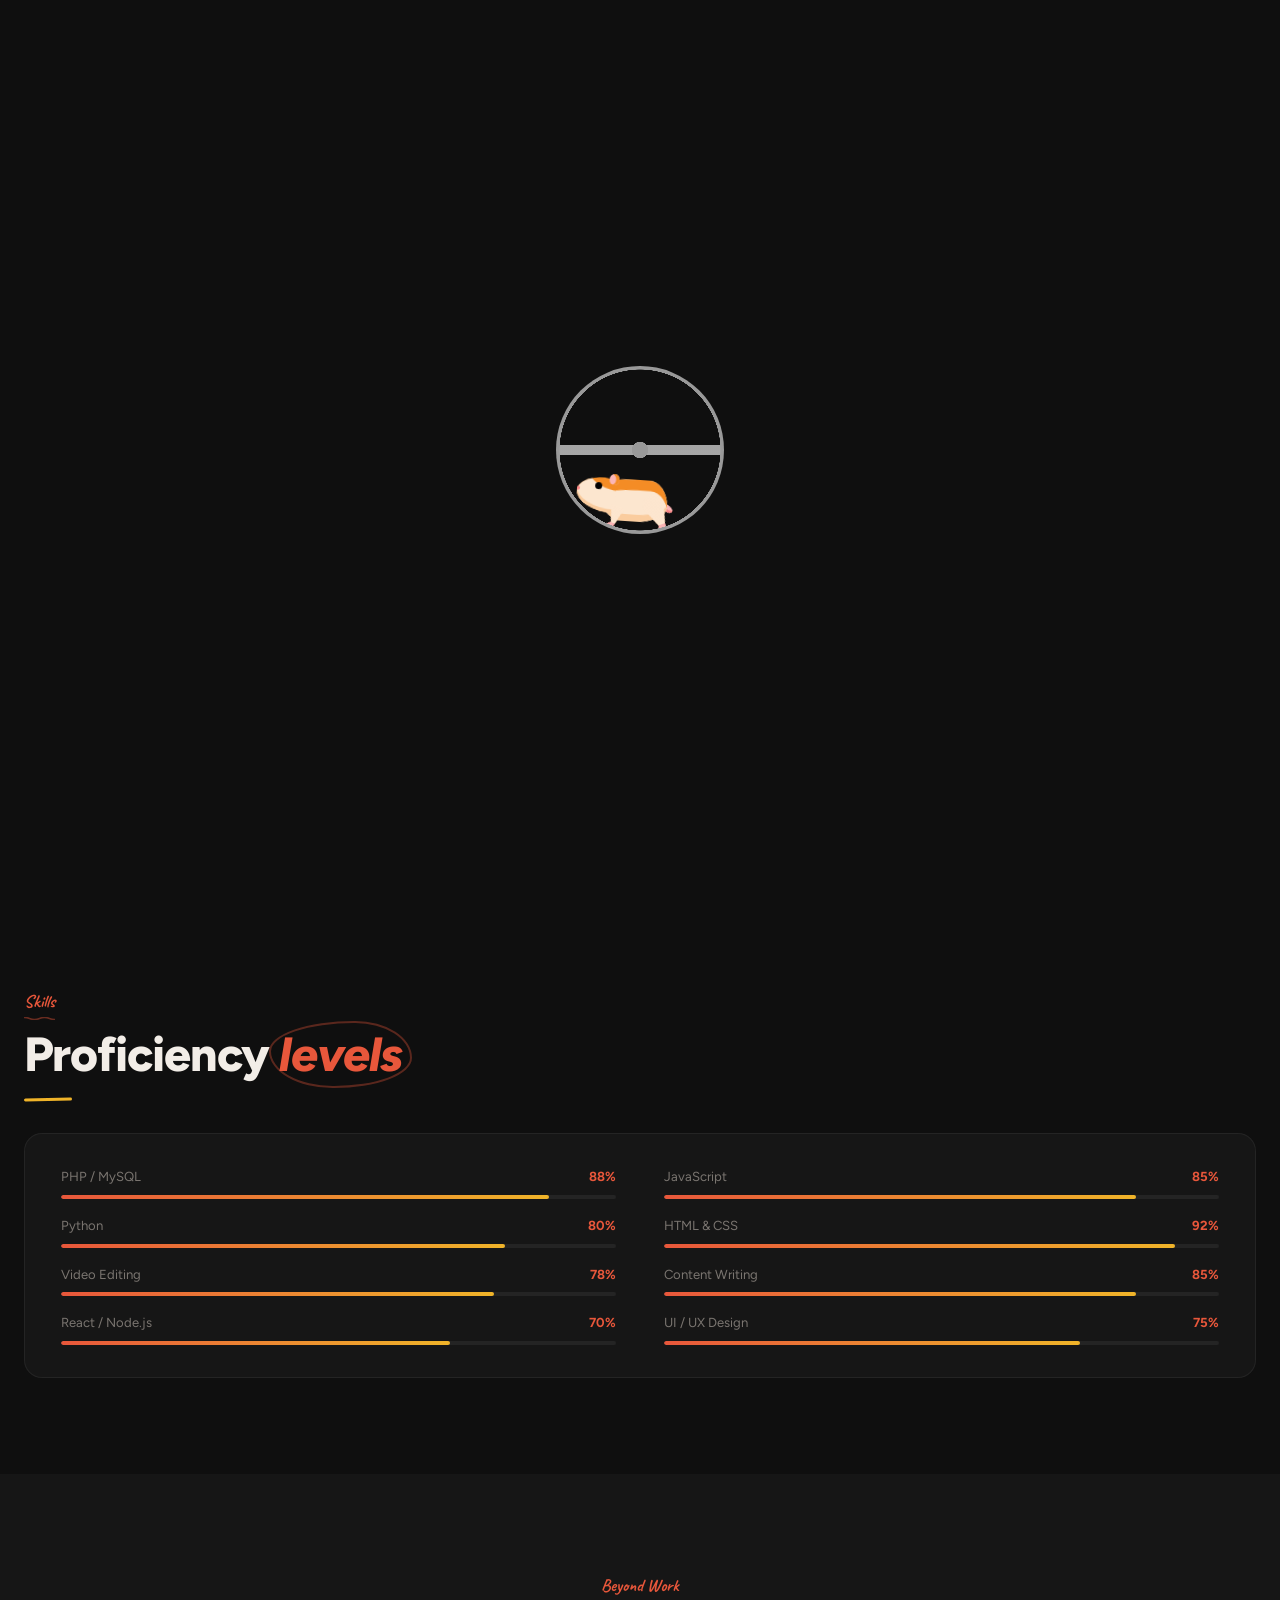
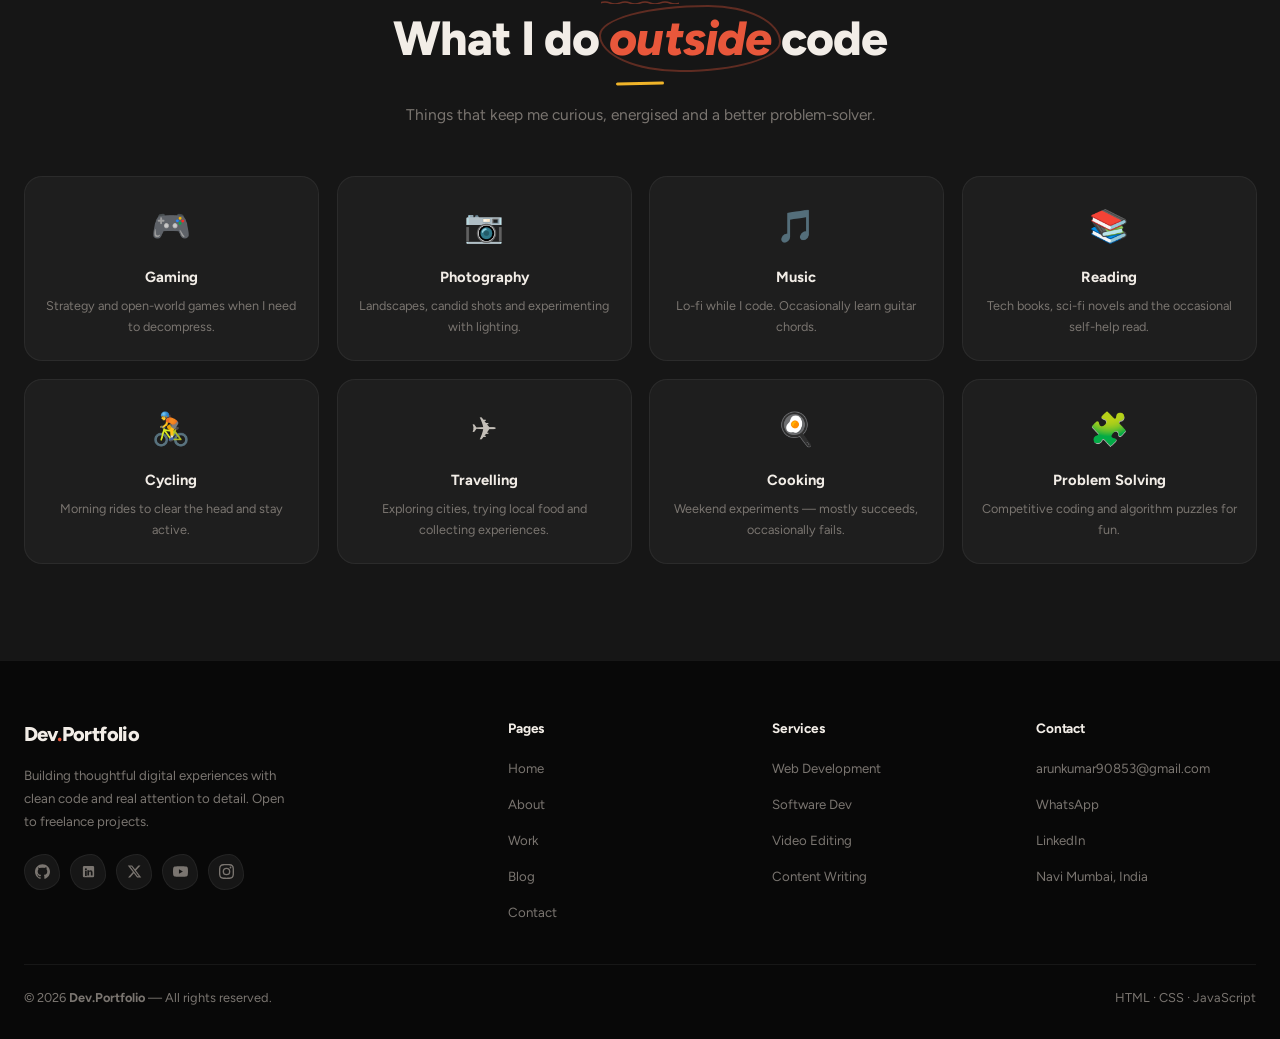
==== about.html @ d7cc233a "response" ====
<!DOCTYPE html>
<html lang="en" data-theme="dark">
<head>
  <meta charset="UTF-8" />
  <meta name="viewport" content="width=device-width, initial-scale=1.0" />
  <meta name="description" content="Learn about my background, skills and what drives me as a developer and creator." />
  <title>About Me — Dev.Portfolio</title>
  <link rel="stylesheet" href="style.css?v=1.6" />
  <script>
    (function(){
      var t = localStorage.getItem('portfolio-theme') || 'dark';
      document.documentElement.setAttribute('data-theme', t);
    })();
  </script>
</head>
<body>
<script>
  (function() {
    var isReload = false;
    if (window.performance && window.performance.getEntriesByType) {
      var navs = window.performance.getEntriesByType('navigation');
      if (navs.length > 0 && navs[0].type === 'reload') {
        isReload = true;
      }
    } else if (window.performance && window.performance.navigation) {
      if (window.performance.navigation.type === 1) { // 1 = TYPE_RELOAD
        isReload = true;
      }
    }
    if (isReload) {
      sessionStorage.removeItem('portfolio-loaded');
    }
    if (sessionStorage.getItem('portfolio-loaded')) {
      document.write('<style>#preloader { display: none !important; }</style>');
    }
  })();
</script>
<!-- Preloader -->
<div id="preloader" class="loading">
  <div class="wheel-and-hamster">
    <div class="wheel"></div>
    <div class="hamster">
      <div class="hamster__body">
        <div class="hamster__head">
          <div class="hamster__ear"></div>
          <div class="hamster__eye"></div>
          <div class="hamster__nose"></div>
        </div>
        <div class="hamster__limb hamster__limb--fr"></div>
        <div class="hamster__limb hamster__limb--fl"></div>
        <div class="hamster__limb hamster__limb--br"></div>
        <div class="hamster__limb hamster__limb--bl"></div>
        <div class="hamster__tail"></div>
      </div>
    </div>
    <div class="spoke"></div>
  </div>
</div>

<div id="cursor-dot"></div>
<div id="cursor-ring"></div>

<nav id="navbar">
  <div class="container">
    <div class="nav-inner">
      <a href="index.html" class="nav-logo">Dev<span class="dot">.</span>Portfolio</a>

      <ul class="nav-links" id="navLinks">
        <li><a href="index.html"   class="nav-link">Home</a></li>
        <li><a href="about.html"   class="nav-link active">About</a></li>
        <li><a href="work.html"    class="nav-link">Work</a></li>
        <li><a href="blogs.html"   class="nav-link">Blog</a></li>
        <li><a href="contact.html" class="nav-link">Contact</a></li>
      </ul>

      <div class="nav-cta">
        <a href="contact.html" class="btn btn-hire btn-sm">Hire Me</a>
        <button id="theme-toggle" aria-label="Toggle theme">
          <span class="icon-sun">&#9728;</span>
          <span class="icon-moon">&#9790;</span>
        </button>
        <button class="hamburger" id="hamburger" aria-label="Open menu">
          <span></span><span></span><span></span>
        </button>
      </div>
    </div>
  </div>
</nav>

<!-- ======================================================
     ABOUT
     ====================================================== -->
<section class="section section--alt" style="padding-top:110px;">
  <div class="container">
    <div class="about-inner">

      <div class="about-photo-col reveal from-left">
        <div class="about-photo-frame">
          <img src="photo/arun.jpeg" alt="Arun Sah">
        </div>
        <div class="about-exp-box">
          <div class="exp-num">3+</div>
          <div class="exp-lbl">Years of<br>Experience</div>
        </div>
      </div>

      <div class="about-content reveal from-right">
        <span class="label">Who I Am</span>
        <h1 class="section-title">Crafting things that<br>work <span class="em">and</span> look good</h1>
        <span class="rule"></span>

        <p class="about-bio" style="margin-top:22px;">
          I'm a self-driven developer and creator with a background in web and software engineering.
          I like building things that are well-structured, fast and actually useful to the people who use them.
        </p>
        <p class="about-bio">
          Outside writing code I edit video content and write technical blogs — which means I understand
          a project from multiple angles. When you hire me, you get someone who thinks about the full picture.
        </p>

        <div class="about-grid">
          <div class="about-item"><div class="ai-label">Name</div><div class="ai-val">Arun Sah</div></div>
          <div class="about-item"><div class="ai-label">Location</div><div class="ai-val">Navi Mumbai, India</div></div>
          <div class="about-item"><div class="ai-label">Email</div><div class="ai-val">arunkumar90853@gmail.com</div></div>
          <div class="about-item"><div class="ai-label">Status</div><div class="ai-val open">Open to Work</div></div>
          <div class="about-item"><div class="ai-label">Experience</div><div class="ai-val">3+ Years</div></div>
          <div class="about-item"><div class="ai-label">Freelance</div><div class="ai-val">Yes, available</div></div>
        </div>

        <div class="about-actions">
          <a href="assets/resume.pdf" download class="btn btn-primary">Download Resume</a>
          <a href="contact.html" class="btn btn-ghost">Work with me</a>
        </div>
      </div>

    </div>
  </div>
</section>

<!-- ======================================================
     PROFICIENCY
     ====================================================== -->
<section class="section">
  <div class="container">
    <div class="reveal">
      <span class="label">Skills</span>
      <h2 class="section-title">Proficiency <span class="em">levels</span></h2>
      <span class="rule"></span>
    </div>

    <div class="proficiency-wrap reveal" style="margin-top:32px;">
      <div class="prof-grid">
        <div class="prof-item">
          <div class="prof-head">
            <span>PHP / MySQL</span>
            <span>88%</span>
          </div>
          <div class="prof-bar">
            <div class="prof-fill" data-width="88"></div>
          </div>
        </div>
        <div class="prof-item">
          <div class="prof-head">
            <span>JavaScript</span>
            <span>85%</span>
          </div>
          <div class="prof-bar">
            <div class="prof-fill" data-width="85"></div>
          </div>
        </div>
        <div class="prof-item">
          <div class="prof-head">
            <span>Python</span>
            <span>80%</span>
          </div>
          <div class="prof-bar">
            <div class="prof-fill" data-width="80"></div>
          </div>
        </div>
        <div class="prof-item">
          <div class="prof-head">
            <span>HTML &amp; CSS</span>
            <span>92%</span>
          </div>
          <div class="prof-bar">
            <div class="prof-fill" data-width="92"></div>
          </div>
        </div>
        <div class="prof-item">
          <div class="prof-head">
            <span>Video Editing</span>
            <span>78%</span>
          </div>
          <div class="prof-bar">
            <div class="prof-fill" data-width="78"></div>
          </div>
        </div>
        <div class="prof-item">
          <div class="prof-head">
            <span>Content Writing</span>
            <span>85%</span>
          </div>
          <div class="prof-bar">
            <div class="prof-fill" data-width="85"></div>
          </div>
        </div>
        <div class="prof-item">
          <div class="prof-head">
            <span>React / Node.js</span>
            <span>70%</span>
          </div>
          <div class="prof-bar">
            <div class="prof-fill" data-width="70"></div>
          </div>
        </div>
        <div class="prof-item">
          <div class="prof-head">
            <span>UI / UX Design</span>
            <span>75%</span>
          </div>
          <div class="prof-bar">
            <div class="prof-fill" data-width="75"></div>
          </div>
        </div>
      </div>
    </div>
  </div>
</section>

<!-- ======================================================
     HOBBIES
     ====================================================== -->
<section class="section section--alt" id="hobbies">
  <div class="container">
    <div class="text-center reveal">
      <span class="label">Beyond Work</span>
      <h2 class="section-title">What I do <span class="em">outside</span> code</h2>
      <span class="rule rule-center"></span>
      <p class="section-sub" style="margin-top:16px;">
        Things that keep me curious, energised and a better problem-solver.
      </p>
    </div>
    <div class="hobbies-grid" style="margin-top:46px;">
      <div class="hobby-card reveal d1">
        <span class="hobby-icon">&#127918;</span>
        <h4>Gaming</h4>
        <p>Strategy and open-world games when I need to decompress.</p>
      </div>
      <div class="hobby-card reveal d2">
        <span class="hobby-icon">&#128247;</span>
        <h4>Photography</h4>
        <p>Landscapes, candid shots and experimenting with lighting.</p>
      </div>
      <div class="hobby-card reveal d3">
        <span class="hobby-icon">&#127925;</span>
        <h4>Music</h4>
        <p>Lo-fi while I code. Occasionally learn guitar chords.</p>
      </div>
      <div class="hobby-card reveal d4">
        <span class="hobby-icon">&#128218;</span>
        <h4>Reading</h4>
        <p>Tech books, sci-fi novels and the occasional self-help read.</p>
      </div>
      <div class="hobby-card reveal d5">
        <span class="hobby-icon">&#128692;</span>
        <h4>Cycling</h4>
        <p>Morning rides to clear the head and stay active.</p>
      </div>
      <div class="hobby-card reveal d5">
        <span class="hobby-icon">&#9992;</span>
        <h4>Travelling</h4>
        <p>Exploring cities, trying local food and collecting experiences.</p>
      </div>
      <div class="hobby-card reveal d5">
        <span class="hobby-icon">&#127859;</span>
        <h4>Cooking</h4>
        <p>Weekend experiments — mostly succeeds, occasionally fails.</p>
      </div>
      <div class="hobby-card reveal d5">
        <span class="hobby-icon">&#129513;</span>
        <h4>Problem Solving</h4>
        <p>Competitive coding and algorithm puzzles for fun.</p>
      </div>
    </div>
  </div>
</section>

<footer>
  <div class="container">
    <div class="footer-grid">
      <div class="footer-brand">
        <div class="nav-logo">Dev<span class="dot">.</span>Portfolio</div>
        <p>Building thoughtful digital experiences with clean code and real attention to detail. Open to freelance projects.</p>
        <div class="footer-socials">
          <a class="social-link" href="https://github.com/Lamsterla" target="_blank" rel="noopener noreferrer" title="GitHub">
            <svg viewBox="0 0 24 24" width="16" height="16" fill="currentColor">
              <path d="M12 .297c-6.63 0-12 5.373-12 12 0 5.303 3.438 9.8 8.205 11.385.6.113.82-.258.82-.577 0-.285-.01-1.04-.015-2.04-3.338.724-4.042-1.61-4.042-1.61C4.422 18.07 3.633 17.7 3.633 17.7c-1.087-.744.084-.729.084-.729 1.205.084 1.838 1.236 1.838 1.236 1.07 1.835 2.809 1.305 3.495.998.108-.776.417-1.305.76-1.605-2.665-.3-5.466-1.332-5.466-5.93 0-1.31.465-2.38 1.235-3.22-.135-.303-.54-1.523.105-3.176 0 0 1.005-.322 3.3 1.23.96-.267 1.98-.399 3-.405 1.02.006 2.04.138 3 .405 2.28-1.552 3.285-1.23 3.285-1.23.645 1.653.24 2.873.12 3.176.765.84 1.23 1.91 1.23 3.22 0 4.61-2.805 5.625-5.475 5.92.42.36.81 1.096.81 2.22 0 1.606-.015 2.896-.015 3.286 0 .315.21.69.825.57C20.565 22.092 24 17.592 24 12.297c0-6.627-5.373-12-12-12"/>
            </svg>
          </a>
          <a class="social-link" href="https://www.linkedin.com/in/arun-sah-7b7246313" target="_blank" rel="noopener noreferrer" title="LinkedIn">
            <svg viewBox="0 0 24 24" width="16" height="16" fill="currentColor">
              <path d="M19 3a2 2 0 0 1 2 2v14a2 2 0 0 1-2 2H5a2 2 0 0 1-2-2V5a2 2 0 0 1 2-2h14m-.5 15.5v-5.3a3.26 3.26 0 0 0-3.26-3.26c-.85 0-1.84.52-2.28 1.3v-1.11h-2.79v8.37h2.79v-4.93c0-.77.62-1.4 1.39-1.4a1.4 1.4 0 0 1 1.4 1.4v4.93h2.75M6.46 10.9v8.37H9.2V10.9H6.46M7.83 6.64a1.65 1.65 0 1 0 0 3.3 1.65 1.65 0 0 0 0-3.3z"/>
            </svg>
          </a>
          <a class="social-link" href="#" target="_blank" rel="noopener noreferrer" title="Twitter">
            <svg viewBox="0 0 24 24" width="16" height="16" fill="currentColor">
              <path d="M18.244 2.25h3.308l-7.227 8.26 8.502 11.24H16.17l-5.214-6.817L4.99 21.75H1.68l7.73-8.835L1.254 2.25H8.08l4.713 6.231zm-1.161 17.52h1.833L7.084 4.126H5.117z"/>
            </svg>
          </a>
          <a class="social-link" href="#" target="_blank" rel="noopener noreferrer" title="YouTube">
            <svg viewBox="0 0 24 24" width="16" height="16" fill="currentColor">
              <path d="M23.498 6.186a3.016 3.016 0 0 0-2.122-2.136C19.505 3.545 12 3.545 12 3.545s-7.505 0-9.377.505A3.017 3.017 0 0 0 .502 6.186C0 8.07 0 12 0 12s0 3.93.502 5.814a3.016 3.016 0 0 0 2.122 2.136c1.871.505 9.376.505 9.376.505s7.505 0 9.377-.505a3.015 3.015 0 0 0 2.122-2.136C24 15.93 24 12 24 12s0-3.93-.502-5.814zM9.545 15.568V8.432L15.818 12l-6.273 3.568z"/>
            </svg>
          </a>
          <a class="social-link" href="https://www.instagram.com/sah_arun_kumar" target="_blank" rel="noopener noreferrer" title="Instagram">
            <svg viewBox="0 0 24 24" width="16" height="16" fill="currentColor">
              <path d="M12 2.163c3.204 0 3.584.012 4.85.07 3.252.148 4.771 1.691 4.919 4.919.058 1.265.069 1.645.069 4.849 0 3.205-.012 3.584-.069 4.849-.149 3.225-1.664 4.771-4.919 4.919-1.266.058-1.644.07-4.85.07-3.204 0-3.584-.012-4.849-.07-3.26-.149-4.771-1.699-4.919-4.92-.058-1.265-.07-1.644-.07-4.849 0-3.204 0.013-3.583.07-4.849.149-3.227 1.664-4.771 4.919-4.919 1.266-.057 1.645-.069 4.849-.069zM12 0C8.741 0 8.333.014 7.053.072 2.695.272.273 2.69.073 7.051.014 8.333 0 8.741 0 12c0 3.259.014 3.668.072 4.948.2 4.358 2.618 6.78 6.98 6.98 1.281.058 1.689.072 4.948.072 3.259 0 3.668-.014 4.948-.072 4.354-.2 6.782-2.618 6.979-6.98.059-1.28.073-1.689.073-4.948 0-3.259-.014-3.667-.072-4.947-.196-4.354-2.617-6.78-6.979-6.98C15.668.014 15.259 0 12 0zm0 5.838a6.162 6.162 0 100 12.324 6.162 6.162 0 000-12.324zM12 16a4 4 0 110-8 4 4 0 010 8zm6.406-11.845a1.44 1.44 0 100 2.881 1.44 1.44 0 000-2.881z"/>
            </svg>
          </a>
        </div>
      </div>

      <div class="footer-col">
        <h5>Pages</h5>
        <ul>
          <li><a href="index.html">Home</a></li>
          <li><a href="about.html">About</a></li>
          <li><a href="work.html">Work</a></li>
          <li><a href="blogs.html">Blog</a></li>
          <li><a href="contact.html">Contact</a></li>
        </ul>
      </div>

      <div class="footer-col">
        <h5>Services</h5>
        <ul>
          <li><a href="contact.html">Web Development</a></li>
          <li><a href="contact.html">Software Dev</a></li>
          <li><a href="contact.html">Video Editing</a></li>
          <li><a href="contact.html">Content Writing</a></li>
        </ul>
      </div>

      <div class="footer-col">
        <h5>Contact</h5>
        <ul>
          <li><a href="mailto:arunkumar90853@gmail.com">arunkumar90853@gmail.com</a></li>
          <li><a href="https://wa.me/91XXXXXXXXXX" target="_blank" rel="noopener noreferrer">WhatsApp</a></li>
          <li><a href="https://www.linkedin.com/in/arun-sah-7b7246313" target="_blank" rel="noopener noreferrer">LinkedIn</a></li>
          <li><a href="#">Navi Mumbai, India</a></li>
        </ul>
      </div>
    </div>

    <div class="footer-bottom">
      <p>&copy; 2026 <strong>Dev.Portfolio</strong> — All rights reserved.</p>
      <p>HTML &middot; CSS &middot; JavaScript</p>
    </div>
  </div>
</footer>

<button id="scroll-top" aria-label="Back to top">&#8593;</button>
<script src="script.js?v=1.2"></script>
</body>
</html>
---- style.css ----
/* =============================================
   PORTFOLIO — style.css
   Human-crafted, creative-developer feel
   Fonts: Syne (display) + Caveat (handwritten) + Inter (body)
   ============================================= */

@import url('https://fonts.googleapis.com/css2?family=Figtree:ital,wght@0,300..900;1,300..900&family=Caveat:wght@500;700&display=swap');

/* ============================================================
   BRAND TOKENS — never change per theme
   ============================================================ */
:root {
  --coral:   #e8573b;
  --amber:   #f0b429;
  --sage:    #4d8b6f;
  --sky:     #4a9ecf;
  --plum:    #8b5cf6;

  --r-xs: 3px;
  --r-sm: 8px;
  --r-md: 14px;
  --r-lg: 18px;
  --r-xl: 28px;
  --r-pill: 999px;

  --font-body:    'Figtree', system-ui, sans-serif;
  --font-display: 'Figtree', system-ui, sans-serif;
  --font-hand:    'Caveat', cursive;

  --ease:       cubic-bezier(0.33, 1, 0.68, 1);
  --ease-back:  cubic-bezier(0.34, 1.56, 0.64, 1);
  --transition: all 0.26s var(--ease);
}

/* ============================================================
   DARK THEME
   ============================================================ */
:root,
[data-theme="dark"] {
  --bg:       #0f0f0f;
  --surface:  #161616;
  --surface2: #1e1e1e;
  --surface3: #272727;

  --heading:  #f2ede7;
  --text:     #c4bfb8;
  --muted:    #7a7570;

  --border:   rgba(255,255,255,0.06);
  --border2:  rgba(255,255,255,0.12);

  --shadow-sm: 0 2px 12px rgba(0,0,0,0.4);
  --shadow-md: 0 8px 28px rgba(0,0,0,0.5);
  --shadow-lg: 0 18px 56px rgba(0,0,0,0.6);

  --nav-bg:    rgba(15,15,15,0.92);
  --field-bg:  #1e1e1e;
  --footer-bg: #080808;

  --chip-bg:     rgba(255,255,255,0.05);
  --chip-border: rgba(255,255,255,0.09);
  --chip-color:  var(--text);

  --tech-bg:     rgba(74,158,207,0.08);
  --tech-border: rgba(74,158,207,0.2);
  --tech-color:  #78c0e8;

  --tool-bg:     rgba(240,180,41,0.07);
  --tool-border: rgba(240,180,41,0.2);
  --tool-color:  #f0c860;

  --avail-bg:    rgba(77,139,111,0.1);
  --avail-border:rgba(77,139,111,0.28);
  --avail-color: #74c498;

  --notice-bg:    rgba(74,158,207,0.07);
  --notice-border:rgba(74,158,207,0.2);
  --notice-color: #78c0e8;

  --err-bg:    rgba(232,87,59,0.07);
  --err-border:rgba(232,87,59,0.2);
  --err-color: #f08c78;
}

/* ============================================================
   LIGHT THEME
   ============================================================ */
[data-theme="light"] {
  --bg:       #f8f5f0;
  --surface:  #eeece8;
  --surface2: #e6e1da;
  --surface3: #dcd6cc;

  --heading:  #141210;
  --text:     #32302c;
  --muted:    #706a62;

  --border:   rgba(0,0,0,0.07);
  --border2:  rgba(0,0,0,0.14);

  --shadow-sm: 0 2px 12px rgba(0,0,0,0.06);
  --shadow-md: 0 8px 28px rgba(0,0,0,0.09);
  --shadow-lg: 0 18px 56px rgba(0,0,0,0.12);

  --nav-bg:    rgba(248,245,240,0.94);
  --field-bg:  #e6e1da;
  --footer-bg: #dcd6cc;

  --chip-bg:     rgba(0,0,0,0.04);
  --chip-border: rgba(0,0,0,0.09);
  --chip-color:  #3c3834;

  --tech-bg:     rgba(74,158,207,0.08);
  --tech-border: rgba(74,158,207,0.22);
  --tech-color:  #2278a8;

  --tool-bg:     rgba(240,180,41,0.09);
  --tool-border: rgba(240,180,41,0.26);
  --tool-color:  #8a5e00;

  --avail-bg:    rgba(77,139,111,0.08);
  --avail-border:rgba(77,139,111,0.24);
  --avail-color: #2e6e4a;

  --notice-bg:    rgba(74,158,207,0.07);
  --notice-border:rgba(74,158,207,0.22);
  --notice-color: #2278a8;

  --err-bg:    rgba(232,87,59,0.07);
  --err-border:rgba(232,87,59,0.22);
  --err-color: #b83820;
}

/* ============================================================
   RESET
   ============================================================ */
*, *::before, *::after { box-sizing: border-box; margin: 0; padding: 0; }

html { scroll-behavior: smooth; font-size: 16px; }

body {
  font-family: var(--font-body);
  background: var(--bg);
  color: var(--text);
  line-height: 1.74;
  overflow-x: hidden;
  transition: background-color 0.32s var(--ease), color 0.32s var(--ease);
}

a  { text-decoration: none; color: inherit; }
ul { list-style: none; }
img { max-width: 100%; display: block; }

::-webkit-scrollbar { width: 4px; }
::-webkit-scrollbar-track { background: var(--bg); }
::-webkit-scrollbar-thumb { background: var(--coral); border-radius: 2px; }

/* ============================================================
   NOISE TEXTURE OVERLAY (subtle grain for human feel)
   ============================================================ */
body::before {
  content: '';
  position: fixed;
  inset: 0;
  background-image: url("data:image/svg+xml,%3Csvg viewBox='0 0 256 256' xmlns='http://www.w3.org/2000/svg'%3E%3Cfilter id='noise'%3E%3CfeTurbulence type='fractalNoise' baseFrequency='0.9' numOctaves='4' stitchTiles='stitch'/%3E%3C/filter%3E%3Crect width='100%25' height='100%25' filter='url(%23noise)' opacity='1'/%3E%3C/svg%3E");
  opacity: 0.022;
  pointer-events: none;
  z-index: 9998;
}

/* ============================================================
   CUSTOM CURSOR
   ============================================================ */
#cursor-dot {
  width: 8px; height: 8px;
  background: var(--coral);
  border-radius: 50%;
  position: fixed;
  top: 0; left: 0;
  pointer-events: none;
  z-index: 9999;
  transform: translate(-50%,-50%);
  transition: transform 0.1s, width 0.2s var(--ease-back), height 0.2s var(--ease-back), background 0.2s;
}
#cursor-ring {
  width: 36px; height: 36px;
  border: 1.5px solid var(--coral);
  border-radius: 50%;
  position: fixed;
  top: 0; left: 0;
  pointer-events: none;
  z-index: 9998;
  transform: translate(-50%,-50%);
  transition: transform 0.18s var(--ease), width 0.22s var(--ease-back), height 0.22s var(--ease-back), opacity 0.2s, border-color 0.2s;
  opacity: 0.5;
}
body:not(:hover) #cursor-dot,
body:not(:hover) #cursor-ring { opacity: 0; }

/* ============================================================
   UTILITY
   ============================================================ */
.container {
  max-width: 1480px;
  margin: 0 auto;
  padding: 0 24px;
}

.section { padding: 96px 0; }
.section--alt { background: var(--surface); }

/* ---- LABELS (handwritten style) ---- */
.label {
  display: inline-block;
  font-family: var(--font-hand);
  font-size: 1.1rem;
  font-weight: 700;
  color: var(--coral);
  margin-bottom: 10px;
  position: relative;
}

/* Wavy underline on label */
.label::after {
  content: '';
  position: absolute;
  bottom: -3px;
  left: 0; right: 0;
  height: 3px;
  background: url("data:image/svg+xml,%3Csvg xmlns='http://www.w3.org/2000/svg' width='40' height='4' viewBox='0 0 40 4'%3E%3Cpath d='M0 2 Q5 0 10 2 Q15 4 20 2 Q25 0 30 2 Q35 4 40 2' stroke='%23e8573b' stroke-width='1.5' fill='none' stroke-opacity='0.6'/%3E%3C/svg%3E") repeat-x center;
  background-size: 40px 4px;
  opacity: 0.7;
}

/* ---- HEADINGS ---- */
.section-title {
  font-family: var(--font-display);
  font-size: clamp(2rem, 4vw, 3rem);
  font-weight: 800;
  color: var(--heading);
  line-height: 1.15;
  margin-bottom: 14px;
  letter-spacing: -0.02em;
}
.section-title .em {
  color: var(--coral);
  font-style: italic;
  position: relative;
  display: inline-block;
}
/* Hand-drawn circle around .em words */
.section-title .em::before {
  content: '';
  position: absolute;
  inset: -6px -10px;
  border: 2px solid var(--coral);
  border-radius: 60% 40% 55% 45% / 45% 55% 45% 55%;
  opacity: 0.35;
  pointer-events: none;
}
.section-title .em-sky { color: var(--sky); }

.section-sub {
  color: var(--muted);
  font-size: 0.97rem;
  max-width: 580px;
  line-height: 1.84;
}
.text-center { text-align: center; }
.text-center .section-sub { margin: 0 auto; }

/* Simple hand-drawn rule */
.rule {
  display: block;
  width: 48px; height: 3px;
  background: var(--amber);
  border-radius: 2px;
  margin: 16px 0 0;
  position: relative;
  transform: rotate(-1deg);
}
.rule-center { margin: 16px auto 0; }

/* ============================================================
   BUTTONS
   ============================================================ */
.btn {
  display: inline-flex;
  align-items: center;
  gap: 8px;
  font-family: var(--font-body);
  font-weight: 600;
  font-size: 0.875rem;
  padding: 12px 28px;
  border-radius: var(--r-pill);
  border: none;
  cursor: pointer;
  transition: var(--transition);
  white-space: nowrap;
  letter-spacing: 0.02em;
  position: relative;
  overflow: hidden;
}

/* Ripple on buttons */
.btn::after {
  content: '';
  position: absolute;
  inset: 0;
  background: rgba(255,255,255,0.12);
  opacity: 0;
  transition: opacity 0.2s;
  border-radius: inherit;
}
.btn:active::after { opacity: 1; }

.btn-primary { background: var(--coral); color: #fff; }
.btn-primary:hover {
  transform: translateY(-3px) scale(1.02);
  box-shadow: 0 10px 28px rgba(232,87,59,0.4);
}

.btn-hire { background: var(--amber); color: #111; font-weight: 700; }
.btn-hire:hover {
  transform: translateY(-3px) scale(1.02);
  box-shadow: 0 10px 28px rgba(240,180,41,0.4);
}

.btn-ghost {
  background: transparent;
  color: var(--text);
  border: 1.5px solid var(--border2);
}
.btn-ghost:hover {
  border-color: var(--coral);
  color: var(--coral);
  transform: translateY(-2px);
}

.btn-sm { padding: 8px 18px; font-size: 0.8rem; }

/* ============================================================
   THEME TOGGLE
   ============================================================ */
#theme-toggle {
  width: 38px; height: 38px;
  border-radius: 50%;
  border: 1.5px solid var(--border2);
  background: var(--surface);
  color: var(--text);
  font-size: 1rem;
  cursor: pointer;
  display: flex;
  align-items: center;
  justify-content: center;
  transition: var(--transition);
  position: relative;
  overflow: hidden;
}
#theme-toggle:hover {
  border-color: var(--amber);
  transform: rotate(15deg);
}
#theme-toggle .icon-sun,
#theme-toggle .icon-moon {
  position: absolute;
  line-height: 1;
  font-size: 1.05rem;
  transition: opacity 0.25s, transform 0.3s var(--ease);
}
[data-theme="dark"]  #theme-toggle .icon-sun  { opacity: 1; transform: rotate(0) scale(1); }
[data-theme="dark"]  #theme-toggle .icon-moon { opacity: 0; transform: rotate(90deg) scale(0.5); }
[data-theme="light"] #theme-toggle .icon-sun  { opacity: 0; transform: rotate(-90deg) scale(0.5); }
[data-theme="light"] #theme-toggle .icon-moon { opacity: 1; transform: rotate(0) scale(1); }

/* ============================================================
   NAVBAR
   ============================================================ */
#navbar {
  position: fixed;
  top: 0; left: 0; right: 0;
  z-index: 1000;
  padding: 20px 0;
  transition: var(--transition);
}
#navbar.scrolled {
  background: var(--nav-bg);
  backdrop-filter: blur(18px);
  -webkit-backdrop-filter: blur(18px);
  border-bottom: 1px solid var(--border);
  padding: 13px 0;
  box-shadow: var(--shadow-sm);
}

.nav-inner {
  display: flex;
  align-items: center;
  justify-content: space-between;
  position: relative;
}

.nav-logo {
  font-family: var(--font-display);
  font-size: 1.35rem;
  font-weight: 800;
  color: var(--heading);
  letter-spacing: -0.03em;
}
.nav-logo .dot { color: var(--coral); }

.nav-links {
  display: flex;
  align-items: center;
  gap: 4px;
}

@media (min-width: 701px) {
  .nav-links {
    position: absolute;
    left: 50%;
    transform: translateX(-50%);
  }
}
.nav-link {
  padding: 7px 14px;
  font-size: 0.875rem;
  font-weight: 500;
  color: var(--muted);
  border-radius: var(--r-pill);
  transition: var(--transition);
  position: relative;
}
.nav-link::after {
  content: '';
  position: absolute;
  bottom: 5px; left: 50%; right: 50%;
  height: 2px;
  background: var(--amber);
  border-radius: 2px;
  transition: left 0.24s var(--ease), right 0.24s var(--ease);
  transform: rotate(-0.5deg);
}
.nav-link:hover,
.nav-link.active { color: var(--heading); }
.nav-link:hover::after,
.nav-link.active::after { left: 14px; right: 14px; }

.nav-cta { display: flex; align-items: center; gap: 10px; }

.hamburger {
  display: none;
  flex-direction: column;
  gap: 5px;
  cursor: pointer;
  padding: 4px;
  background: none;
  border: none;
}
.hamburger span {
  display: block;
  width: 22px; height: 2px;
  background: var(--text);
  border-radius: 2px;
  transition: var(--transition);
}
.hamburger.open span:nth-child(1) { transform: rotate(45deg) translate(5px,5px); }
.hamburger.open span:nth-child(2) { opacity: 0; }
.hamburger.open span:nth-child(3) { transform: rotate(-45deg) translate(5px,-5px); }

/* ============================================================
   HERO
   ============================================================ */
#hero {
  min-height: 100vh;
  display: flex;
  align-items: center;
  padding-top: 92px;
  position: relative;
  overflow: hidden;
}

/* Blob backgrounds */
.hero-backdrop {
  position: absolute;
  inset: 0;
  pointer-events: none;
}
.hero-blob {
  position: absolute;
  border-radius: 60% 40% 55% 45% / 45% 55% 40% 60%;
  filter: blur(70px);
  opacity: 0.12;
  animation: blob-drift 12s ease-in-out infinite alternate;
}
.hero-blob-1 {
  width: 520px; height: 520px;
  background: var(--coral);
  top: 5%; right: 8%;
  animation-delay: 0s;
}
.hero-blob-2 {
  width: 360px; height: 360px;
  background: var(--amber);
  bottom: 10%; left: 5%;
  animation-delay: -5s;
  border-radius: 45% 55% 40% 60% / 55% 45% 60% 40%;
}
@keyframes blob-drift {
  from { transform: translate(0,0) scale(1) rotate(0deg); }
  to   { transform: translate(30px,20px) scale(1.06) rotate(8deg); }
}

.hero-inner {
  display: grid;
  grid-template-columns: 1fr 400px;
  gap: 80px;
  align-items: center;
  width: 100%;
}

.hero-content { position: relative; z-index: 2; }

.hero-availability {
  display: inline-flex;
  align-items: center;
  gap: 8px;
  background: var(--avail-bg);
  border: 1px solid var(--avail-border);
  color: var(--avail-color);
  font-family: var(--font-hand);
  font-size: 1rem;
  font-weight: 700;
  padding: 6px 16px;
  border-radius: var(--r-pill);
  margin-bottom: 28px;
}
.avail-pulse {
  width: 7px; height: 7px;
  border-radius: 50%;
  background: var(--sage);
  animation: pulse 2.4s infinite;
}
@keyframes pulse {
  0%,100% { box-shadow: 0 0 0 0 rgba(77,139,111,0.55); }
  60%      { box-shadow: 0 0 0 8px rgba(77,139,111,0); }
}

.hero-eyebrow {
  font-family: var(--font-hand);
  font-size: 1.3rem;
  color: var(--muted);
  margin-bottom: 6px;
  display: block;
}

.hero-name {
  font-family: var(--font-display);
  font-size: clamp(3.2rem, 6.5vw, 5rem);
  font-weight: 800;
  line-height: 1.08;
  color: var(--heading);
  letter-spacing: -0.03em;
  margin-bottom: 16px;
}
.hero-name .name-accent {
  color: var(--coral);
  display: inline-block;
  position: relative;
}
/* Underline squiggle on name */
.hero-name .name-accent::after {
  content: '';
  position: absolute;
  bottom: -6px; left: 0; right: 0;
  height: 6px;
  background: url("data:image/svg+xml,%3Csvg xmlns='http://www.w3.org/2000/svg' width='80' height='6' viewBox='0 0 80 6'%3E%3Cpath d='M0 3 Q10 0 20 3 Q30 6 40 3 Q50 0 60 3 Q70 6 80 3' stroke='%23e8573b' stroke-width='2' fill='none' stroke-opacity='0.5'/%3E%3C/svg%3E") repeat-x center;
  background-size: 80px 6px;
}

.hero-tagline {
  font-size: 1.08rem;
  color: var(--muted);
  margin-bottom: 18px;
  min-height: 1.9em;
}
.hero-tagline .typed { color: var(--sky); font-weight: 600; }
.hero-tagline .caret {
  display: inline-block;
  width: 2px; height: 1em;
  background: var(--sky);
  margin-left: 2px;
  vertical-align: middle;
  animation: blink 0.9s steps(1) infinite;
}
@keyframes blink { 50% { opacity: 0; } }

.hero-bio {
  font-size: 0.97rem;
  color: var(--muted);
  line-height: 1.88;
  max-width: 520px;
  margin-bottom: 38px;
}
.hero-bio strong { color: var(--text); font-weight: 600; }

.hero-actions {
  display: flex;
  gap: 12px;
  flex-wrap: wrap;
  margin-bottom: 52px;
}

.hero-divider {
  border: none;
  border-top: 1px solid var(--border);
  margin-bottom: 28px;
}

.hero-connect {
  display: flex;
  flex-direction: column;
  gap: 16px;
  margin-top: 10px;
}
.connect-title {
  font-family: var(--font-display);
  font-size: 0.85rem;
  font-weight: 700;
  text-transform: uppercase;
  letter-spacing: 0.08em;
  color: var(--muted);
  margin: 0;
  display: flex;
  align-items: center;
  gap: 8px;
}
.connect-title::after {
  content: '';
  flex-grow: 1;
  height: 1px;
  background: var(--border2);
  margin-left: 12px;
  max-width: 120px;
}
.connect-links {
  display: flex;
  gap: 16px;
  align-items: center;
}
.connect-btn {
  width: 48px;
  height: 48px;
  border-radius: 60% 40% 55% 45% / 45% 60% 40% 55%;
  background: var(--surface2);
  border: 1.5px solid var(--border2);
  display: flex;
  align-items: center;
  justify-content: center;
  color: var(--text);
  transition: var(--transition);
}
.connect-btn svg {
  width: 20px;
  height: 20px;
  fill: currentColor;
  transition: var(--transition);
}
.connect-btn.github:hover {
  background: rgba(139, 92, 246, 0.1);
  border-color: var(--plum);
  color: var(--plum);
  transform: translateY(-4px) rotate(6deg);
  border-radius: 50%;
}
.connect-btn.linkedin:hover {
  background: rgba(74, 158, 207, 0.1);
  border-color: var(--sky);
  color: var(--sky);
  transform: translateY(-4px) rotate(-6deg);
  border-radius: 50%;
}
.connect-btn.gmail:hover {
  background: rgba(232, 87, 59, 0.1);
  border-color: var(--coral);
  color: var(--coral);
  transform: translateY(-4px) rotate(6deg);
  border-radius: 50%;
}
.connect-btn.instagram:hover {
  background: rgba(240, 180, 41, 0.1);
  border-color: var(--amber);
  color: var(--amber);
  transform: translateY(-4px) rotate(-6deg);
  border-radius: 50%;
}

/* Photo side */
.hero-visual { position: relative; z-index: 2; }

.hero-photo-frame {
  width: 100%;
  aspect-ratio: 3/4;
  border-radius: 60% 40% 55% 45% / 45% 60% 40% 55%;
  overflow: hidden;
  border: 2px solid var(--border2);
  background: var(--surface2);
  transition: border-radius 0.8s var(--ease);
}
.hero-photo-frame:hover {
  border-radius: 45% 55% 40% 60% / 55% 45% 60% 40%;
}
.hero-photo-frame img { width: 100%; height: 100%; object-fit: cover; object-position: center top; }

.photo-placeholder {
  width: 100%; height: 100%;
  display: flex;
  flex-direction: column;
  align-items: center;
  justify-content: center;
  gap: 12px;
  color: var(--muted);
}
.photo-placeholder .ph-circle {
  width: 80px; height: 80px;
  border-radius: 50%;
  background: var(--surface3);
  border: 2px dashed var(--border2);
  display: flex;
  align-items: center;
  justify-content: center;
}
.photo-placeholder .ph-circle svg {
  width: 34px; height: 34px;
  opacity: 0.3;
  fill: var(--muted);
}
.photo-placeholder p {
  font-family: var(--font-hand);
  font-size: 1rem;
  opacity: 0.5;
}

.photo-corner {
  position: absolute;
  bottom: -10px; right: -10px;
  width: 80px; height: 80px;
  background: var(--amber);
  border-radius: 60% 40% 55% 45% / 45% 55% 40% 60%;
  display: flex;
  align-items: center;
  justify-content: center;
  font-family: var(--font-hand);
  font-weight: 700;
  font-size: 0.95rem;
  color: #111;
  text-align: center;
  line-height: 1.25;
  padding: 10px;
  transform: rotate(8deg);
  box-shadow: var(--shadow-md);
  animation: wobble 4s ease-in-out infinite;
}
@keyframes wobble {
  0%,100% { transform: rotate(8deg) scale(1); }
  50%      { transform: rotate(6deg) scale(1.04); }
}

/* ============================================================
   ABOUT
   ============================================================ */
#about { background: var(--surface); }

.about-inner {
  display: grid;
  grid-template-columns: 380px 1fr;
  gap: 88px;
  align-items: center;
}

.about-photo-col { position: relative; }
.about-photo-frame {
  width: 100%;
  aspect-ratio: 4/5;
  border-radius: 55% 45% 50% 50% / 45% 55% 45% 55%;
  overflow: hidden;
  border: 2px solid var(--border);
  background: var(--surface2);
  transition: border-radius 0.8s var(--ease);
}
.about-photo-frame:hover {
  border-radius: 45% 55% 40% 60% / 55% 45% 60% 40%;
}
.about-photo-frame img { width: 100%; height: 100%; object-fit: cover; object-position: center top; }

.about-photo-placeholder {
  width: 100%; height: 100%;
  display: flex; flex-direction: column;
  align-items: center; justify-content: center;
  gap: 10px;
  color: var(--muted);
  font-family: var(--font-hand);
  font-size: 1rem;
  opacity: 0.55;
}

.about-exp-box {
  position: absolute;
  bottom: -14px; right: -14px;
  background: var(--amber);
  color: #111;
  border-radius: 55% 45% 50% 50% / 45% 55% 45% 55%;
  padding: 18px 22px;
  text-align: center;
  box-shadow: var(--shadow-md);
  transform: rotate(-5deg);
  transition: transform 0.3s var(--ease-back);
}
.about-exp-box:hover { transform: rotate(0deg) scale(1.05); }
.about-exp-box .exp-num {
  font-family: var(--font-display);
  font-size: 2.2rem;
  font-weight: 800;
  line-height: 1;
  letter-spacing: -0.02em;
}
.about-exp-box .exp-lbl {
  font-family: var(--font-hand);
  font-size: 0.95rem;
  margin-top: 3px;
  opacity: 0.8;
}

.about-bio {
  font-size: 0.96rem;
  color: var(--muted);
  line-height: 1.88;
  margin: 18px 0 24px;
}

.about-grid {
  display: grid;
  grid-template-columns: 1fr 1fr;
  gap: 10px;
  margin-bottom: 28px;
}
.about-item {
  background: var(--surface2);
  border: 1px solid var(--border);
  border-radius: var(--r-md);
  padding: 12px 15px;
  transition: var(--transition);
}
.about-item:hover {
  border-color: var(--border2);
  transform: translateY(-2px);
}
.about-item .ai-label {
  font-family: var(--font-hand);
  font-size: 0.88rem;
  color: var(--muted);
  margin-bottom: 2px;
}
.about-item .ai-val {
  font-size: 0.875rem;
  font-weight: 600;
  color: var(--heading);
}
.about-item .ai-val.open { color: var(--sage); }

.about-actions { display: flex; gap: 12px; flex-wrap: wrap; }

/* ============================================================
   SKILLS
   ============================================================ */
.skills-layout {
  display: grid;
  grid-template-columns: repeat(3, 1fr);
  gap: 22px;
  margin-top: 48px;
}

.skill-card {
  background: var(--surface);
  border: 1px solid var(--border);
  border-radius: var(--r-lg);
  padding: 26px;
  transition: var(--transition);
  position: relative;
  overflow: hidden;
}
.skill-card:hover {
  transform: translateY(-4px) rotate(-0.3deg);
  border-color: var(--border2);
  box-shadow: var(--shadow-md);
}
.skill-card::before {
  content: '';
  position: absolute;
  top: 0; left: 0;
  width: 3px; height: 100%;
  background: var(--card-line, var(--coral));
  border-radius: 0 2px 2px 0;
  opacity: 0;
  transition: opacity 0.22s;
}
.skill-card:hover::before { opacity: 1; }

.skill-head {
  display: flex;
  align-items: center;
  gap: 13px;
  margin-bottom: 12px;
}
.skill-ico {
  width: 46px; height: 46px;
  border-radius: 55% 45% 50% 50% / 45% 55% 45% 55%;
  background: var(--ico-bg, rgba(232,87,59,0.1));
  border: 1px solid var(--ico-border, rgba(232,87,59,0.18));
  display: flex; align-items: center; justify-content: center;
  font-size: 1.15rem;
  color: var(--card-line, var(--coral));
  flex-shrink: 0;
  transition: border-radius 0.4s var(--ease), transform 0.3s ease, background 0.3s ease;
}
.skill-ico svg {
  width: 22px;
  height: 22px;
  stroke: currentColor;
  display: block;
}
.skill-card:hover .skill-ico {
  border-radius: var(--r-sm);
  transform: scale(1.06);
}

.skill-card h3 {
  font-family: var(--font-display);
  font-size: 1rem;
  font-weight: 700;
  color: var(--heading);
  letter-spacing: -0.01em;
}
.skill-card p {
  font-size: 0.84rem;
  color: var(--muted);
  line-height: 1.72;
  margin-bottom: 14px;
}
.skill-chips { display: flex; flex-wrap: wrap; gap: 6px; }
.chip {
  font-size: 0.7rem;
  font-weight: 600;
  padding: 3px 10px;
  background: var(--chip-bg);
  border: 1px solid var(--chip-border);
  border-radius: var(--r-pill);
  color: var(--chip-color);
}

/* Proficiency */
.proficiency-wrap {
  background: var(--surface);
  border: 1px solid var(--border);
  border-radius: var(--r-lg);
  padding: 32px 36px;
  margin-top: 22px;
}
.proficiency-wrap h3 {
  font-family: var(--font-display);
  font-size: 1rem;
  font-weight: 700;
  color: var(--heading);
  margin-bottom: 24px;
  letter-spacing: -0.01em;
}
.prof-grid {
  display: grid;
  grid-template-columns: 1fr 1fr;
  gap: 16px 48px;
}
.prof-head { display: flex; justify-content: space-between; margin-bottom: 6px; }
.prof-head span { font-size: 0.82rem; color: var(--muted); }
.prof-head span:last-child { color: var(--coral); font-weight: 700; }
.prof-bar {
  height: 4px;
  background: var(--border);
  border-radius: 4px;
  overflow: hidden;
}
.prof-fill {
  height: 100%;
  background: linear-gradient(90deg, var(--coral), var(--amber));
  border-radius: 4px;
  width: 0;
  transition: width 1.3s var(--ease);
}

/* ============================================================
   PORTFOLIO
   ============================================================ */
#portfolio { background: var(--surface); overflow: hidden; }

.portfolio-top {
  display: flex;
  align-items: flex-end;
  justify-content: space-between;
  flex-wrap: wrap;
  gap: 20px;
  margin-bottom: 40px;
}

.ptab-bar {
  display: flex;
  background: var(--surface2);
  border: 1px solid var(--border);
  padding: 5px;
  border-radius: var(--r-pill);
  gap: 4px;
}
.ptab {
  background: transparent;
  border: none;
  padding: 8px 20px;
  border-radius: var(--r-pill);
  font-size: 0.82rem;
  font-weight: 600;
  color: var(--muted);
  cursor: pointer;
  transition: var(--transition);
  font-family: var(--font-body);
}
.ptab:hover { color: var(--text); }
.ptab.active {
  background: var(--coral);
  color: #fff;
  box-shadow: 0 4px 14px rgba(232,87,59,0.28);
}

.portfolio-panel { display: none; position: relative; width: 100%; }
.portfolio-panel.active { display: block; }

.portfolio-grid {
  display: grid;
  grid-template-columns: repeat(auto-fill, minmax(320px, 1fr));
  gap: 28px;
  padding: 24px 0 32px;
  width: 100%;
}
.portfolio-grid .project-card,
.portfolio-grid .video-slide-card {
  width: 100%;
}

/* Project Detail Flashcard */
.project-modal {
  position: fixed;
  inset: 0;
  z-index: 10000;
  display: flex;
  align-items: center;
  justify-content: center;
  padding: 20px;
  opacity: 0;
  pointer-events: none;
  transition: opacity 0.3s var(--ease);
}
.project-modal.active {
  opacity: 1;
  pointer-events: auto;
}
.modal-backdrop {
  position: absolute;
  inset: 0;
  background: rgba(10, 10, 10, 0.75);
  backdrop-filter: blur(12px);
  -webkit-backdrop-filter: blur(12px);
}
.flashcard-container {
  position: relative;
  width: 100%;
  max-width: 540px;
  height: 620px;
  perspective: 1500px;
  z-index: 2;
  transform: scale(0.94);
  transition: transform 0.4s var(--ease);
}
.project-modal.active .flashcard-container {
  transform: scale(1);
}
.flashcard {
  width: 100%;
  height: 100%;
  position: relative;
  transform-style: preserve-3d;
  transition: transform 0.75s cubic-bezier(0.34, 1.56, 0.64, 1);
}
.flashcard.flipped {
  transform: rotateY(180deg);
}
.flashcard-face {
  position: absolute;
  inset: 0;
  width: 100%;
  height: 100%;
  -webkit-backface-visibility: hidden;
  backface-visibility: hidden;
  background: var(--surface);
  border: 1.5px solid var(--border2);
  border-radius: var(--r-lg);
  box-shadow: var(--shadow-lg);
  overflow-y: auto;
  display: flex;
  flex-direction: column;
  scrollbar-width: thin;
  scrollbar-color: var(--border2) transparent;
}
.flashcard-face::-webkit-scrollbar {
  width: 6px;
}
.flashcard-face::-webkit-scrollbar-thumb {
  background: var(--border2);
  border-radius: 3px;
}
.flashcard-front {
  z-index: 2;
  transform: rotateY(0deg);
}
.flashcard-back {
  transform: rotateY(180deg);
}
.modal-header-banner {
  height: 170px;
  position: relative;
  display: flex;
  align-items: center;
  justify-content: center;
  font-size: 3.5rem;
  color: #fff;
  border-bottom: 1px solid var(--border);
  flex-shrink: 0;
}
.modal-close {
  position: absolute;
  top: -16px;
  right: -16px;
  width: 36px;
  height: 36px;
  border-radius: 50%;
  background: rgba(0, 0, 0, 0.65);
  border: 1px solid rgba(255, 255, 255, 0.2);
  color: #fff;
  font-size: 1.25rem;
  display: flex;
  align-items: center;
  justify-content: center;
  cursor: pointer;
  z-index: 10;
  transition: var(--transition);
  line-height: 1;
  padding: 0;
}
.modal-close:hover {
  background: var(--coral);
  border-color: var(--coral);
  transform: rotate(90deg);
}
.modal-body {
  padding: 28px;
  flex-grow: 1;
  display: flex;
  flex-direction: column;
}
.modal-cat {
  font-family: var(--font-hand);
  font-size: 1.1rem;
  font-weight: 700;
  color: var(--coral);
  margin-bottom: 4px;
}
.modal-tech {
  display: flex;
  flex-wrap: wrap;
  gap: 6px;
  margin-top: auto;
  padding-top: 14px;
}
.modal-title {
  font-family: var(--font-display);
  font-size: 1.85rem;
  font-weight: 800;
  color: var(--heading);
  line-height: 1.25;
  margin: 0;
  letter-spacing: -0.02em;
}
.modal-divider {
  height: 1px;
  background: var(--border);
  flex-shrink: 0;
}
.modal-readme {
  font-size: 0.94rem;
  color: var(--text);
  line-height: 1.76;
  margin-bottom: 16px;
}
.modal-readme h3, .modal-readme h4 {
  font-family: var(--font-display);
  color: var(--heading);
  margin-top: 18px;
  margin-bottom: 8px;
  font-weight: 700;
  letter-spacing: -0.01em;
}
.modal-readme h3 { font-size: 1.18rem; }
.modal-readme h4 { font-size: 1.02rem; }
.modal-readme p { margin-bottom: 12px; }
.modal-readme ul { margin-bottom: 14px; padding-left: 20px; list-style-type: disc; }
.modal-readme li { margin-bottom: 4px; }
.modal-readme strong { color: var(--heading); font-weight: 600; }
.modal-actions {
  display: flex;
  gap: 12px;
  margin-top: auto;
  padding-top: 14px;
  flex-wrap: wrap;
  flex-shrink: 0;
}
.flashcard-desc {
  font-size: 0.92rem;
  color: var(--text);
  line-height: 1.8;
  margin: 0;
}
.flip-hint {
  margin-top: auto;
  padding-top: 16px;
  text-align: center;
  font-family: var(--font-hand);
  font-size: 1.1rem;
  color: var(--amber);
  display: flex;
  align-items: center;
  justify-content: center;
  gap: 8px;
  opacity: 0.75;
  transition: var(--transition);
  flex-shrink: 0;
}
.flashcard-face:hover .flip-hint {
  opacity: 1;
  transform: scale(1.02);
}

.slide-track {
  display: flex;
  gap: 22px;
  overflow-x: auto;
  scroll-behavior: smooth;
  scroll-snap-type: x mandatory;
  padding: 24px 0 32px;
  scrollbar-width: none;
  cursor: grab;
  padding-left:  max(24px, calc((100vw - 1480px) / 2 + 24px));
  padding-right: max(24px, calc((100vw - 1480px) / 2 + 24px));
}
.slide-track::-webkit-scrollbar { display: none; }
.slide-track:active { cursor: grabbing; }

.slide-card { width: 360px; flex-shrink: 0; scroll-snap-align: start; user-select: none; }

.slide-arrow {
  position: absolute;
  top: calc(50% - 28px);
  transform: translateY(-50%);
  width: 46px; height: 46px;
  border-radius: 50%;
  background: var(--surface3);
  border: 1.5px solid var(--border2);
  color: var(--text);
  font-size: 1rem;
  display: flex; align-items: center; justify-content: center;
  cursor: pointer;
  z-index: 10;
  transition: var(--transition);
}
.slide-arrow:hover {
  background: var(--coral);
  border-color: var(--coral);
  color: #fff;
  transform: translateY(-50%) scale(1.08);
}
.slide-prev { left: 24px; }
.slide-next { right: 24px; }

.slide-dots { display: flex; justify-content: center; gap: 7px; margin: 8px 0 22px; }
.slide-dot {
  width: 7px; height: 7px;
  border-radius: 50%;
  background: var(--border2);
  cursor: pointer;
  transition: var(--transition);
}
.slide-dot:hover { background: var(--muted); }
.slide-dot.active { background: var(--coral); width: 20px; border-radius: 4px; }

.project-card {
  background: var(--surface2);
  border: 1px solid var(--border);
  border-radius: var(--r-lg);
  overflow: hidden;
  transition: var(--transition);
  display: flex; flex-direction: column;
}
.project-card:hover {
  transform: translateY(-5px) rotate(0.4deg);
  border-color: var(--border2);
  box-shadow: var(--shadow-md);
}

.proj-thumb {
  height: 170px;
  position: relative;
  display: flex; align-items: center; justify-content: center;
  font-size: 2.5rem;
  overflow: hidden;
}
.proj-thumb-overlay {
  position: absolute; inset: 0;
  background: rgba(0,0,0,0.55);
  display: flex; align-items: center; justify-content: center;
  gap: 10px;
  opacity: 0;
  transition: var(--transition);
}
.project-card:hover .proj-thumb-overlay { opacity: 1; }

.proj-body { padding: 18px 20px; display: flex; flex-direction: column; flex-grow: 1; }
.proj-cat {
  font-family: var(--font-hand);
  font-size: 0.9rem;
  color: var(--coral);
  margin-bottom: 5px;
}
.proj-body h3 {
  font-family: var(--font-display);
  font-size: 0.97rem;
  font-weight: 700;
  color: var(--heading);
  margin-bottom: 6px;
  letter-spacing: -0.01em;
}
.proj-body p {
  font-size: 0.82rem;
  color: var(--muted);
  line-height: 1.66;
  margin-bottom: 12px;
  flex-grow: 1;
}
.proj-tech { display: flex; flex-wrap: wrap; gap: 5px; margin-bottom: 12px; }
.tech-tag {
  font-size: 0.67rem;
  padding: 3px 9px;
  border-radius: var(--r-pill);
  background: var(--tech-bg);
  border: 1px solid var(--tech-border);
  color: var(--tech-color);
  font-weight: 600;
}
.proj-links { display: flex; gap: 14px; margin-top: auto; }
.proj-link {
  font-size: 0.79rem;
  font-weight: 600;
  color: var(--muted);
  display: flex; align-items: center; gap: 5px;
  transition: var(--transition);
}
.proj-link:hover { color: var(--coral); }
.proj-link svg {
  width: 13px; height: 13px;
  fill: none; stroke: currentColor;
  stroke-width: 2; stroke-linecap: round; stroke-linejoin: round;
}

/* Video */
.video-slide-card {
  background: var(--surface2);
  border: 1px solid var(--border);
  border-radius: var(--r-lg);
  overflow: hidden;
  transition: var(--transition);
  display: flex; flex-direction: column;
}
.video-slide-card:hover {
  transform: translateY(-5px) rotate(0.4deg);
  box-shadow: var(--shadow-md);
}
.vslide-thumb {
  height: 182px;
  position: relative;
  display: flex; align-items: center; justify-content: center;
  overflow: hidden; cursor: pointer;
}
.vslide-thumb::after {
  content: '';
  position: absolute; inset: 0;
  background: rgba(0,0,0,0.32);
  transition: var(--transition);
}
.video-slide-card:hover .vslide-thumb::after { background: rgba(0,0,0,0.48); }
.vslide-cat {
  position: absolute; top: 14px; left: 14px;
  background: rgba(0,0,0,0.65);
  border: 1px solid rgba(255,255,255,0.12);
  color: #fff;
  font-family: var(--font-hand);
  font-size: 0.88rem;
  padding: 3px 10px;
  border-radius: 4px;
  z-index: 2;
}
.play-ring {
  width: 50px; height: 50px;
  border-radius: 50%;
  background: rgba(240,180,41,0.9);
  display: flex; align-items: center; justify-content: center;
  position: relative; z-index: 2;
  transition: var(--transition);
}
.video-slide-card:hover .play-ring { transform: scale(1.12); background: var(--amber); }
.play-ring svg { width: 17px; height: 17px; fill: #111; margin-left: 3px; }
.vslide-body { padding: 18px 20px; flex-grow: 1; }
.vslide-body h3 { font-family: var(--font-display); font-size: 0.97rem; font-weight: 700; color: var(--heading); margin-bottom: 6px; }
.vslide-body p  { font-size: 0.82rem; color: var(--muted); line-height: 1.66; margin-bottom: 12px; }

.video-skills-strip {
  display: flex; align-items: center; justify-content: space-between;
  gap: 28px;
  background: var(--surface2);
  border: 1px solid var(--border);
  border-radius: var(--r-lg);
  padding: 22px 30px;
  margin-top: 28px; flex-wrap: wrap;
}
.vstrip-left { display: flex; flex-direction: column; gap: 10px; }
.vstrip-label {
  font-family: var(--font-hand);
  font-size: 0.95rem;
  color: var(--muted);
}
.tool-chips { display: flex; flex-wrap: wrap; gap: 7px; }
.tool-chip {
  padding: 5px 13px;
  border-radius: var(--r-pill);
  font-size: 0.74rem;
  font-weight: 600;
  background: var(--tool-bg);
  border: 1px solid var(--tool-border);
  color: var(--tool-color);
}

/* ============================================================
   BLOGS
   ============================================================ */
.blogs-grid {
  display: grid;
  grid-template-columns: repeat(3, 1fr);
  gap: 22px;
  margin-top: 48px;
}
.blog-card {
  background: var(--surface);
  border: 1px solid var(--border);
  border-radius: var(--r-lg);
  overflow: hidden;
  transition: var(--transition);
}
.blog-card:hover {
  transform: translateY(-4px) rotate(-0.3deg);
  border-color: var(--border2);
  box-shadow: var(--shadow-sm);
}
.blog-cover { height: 138px; display: flex; align-items: center; justify-content: center; }
.blog-cover-inner { font-size: 2.4rem; position: relative; z-index: 2; }
.blog-body { padding: 18px 22px; }
.blog-row { display: flex; align-items: center; gap: 10px; margin-bottom: 10px; }
.blog-tag {
  font-family: var(--font-hand);
  font-size: 0.88rem;
  color: var(--coral);
  background: var(--tech-bg);
  padding: 2px 10px;
  border-radius: var(--r-pill);
}
.blog-date { font-size: 0.73rem; color: var(--muted); }
.blog-card h3 {
  font-family: var(--font-display);
  font-size: 0.97rem;
  font-weight: 700;
  color: var(--heading);
  margin-bottom: 8px;
  line-height: 1.4;
  letter-spacing: -0.01em;
}
.blog-card p { font-size: 0.82rem; color: var(--muted); line-height: 1.7; margin-bottom: 14px; }
.blog-more {
  font-size: 0.82rem;
  font-weight: 600;
  color: var(--coral);
  transition: var(--transition);
}
.blog-more:hover { opacity: 0.75; }

/* ============================================================
   HOBBIES
   ============================================================ */
#hobbies { background: var(--surface); }

.hobbies-grid {
  display: grid;
  grid-template-columns: repeat(4, 1fr);
  gap: 18px;
  margin-top: 48px;
}
.hobby-card {
  background: var(--surface2);
  border: 1px solid var(--border);
  border-radius: var(--r-lg);
  padding: 22px 18px;
  text-align: center;
  transition: var(--transition);
}
.hobby-card:hover {
  transform: translateY(-4px) rotate(0.5deg);
  border-color: var(--border2);
  box-shadow: var(--shadow-sm);
}
.hobby-icon { font-size: 2rem; display: block; margin-bottom: 10px; }
.hobby-card h4 {
  font-family: var(--font-display);
  font-size: 0.92rem;
  font-weight: 700;
  color: var(--heading);
  margin-bottom: 6px;
}
.hobby-card p { font-size: 0.79rem; color: var(--muted); line-height: 1.65; }

/* ============================================================
   TESTIMONIALS
   ============================================================ */
.testimonials-grid {
  display: grid;
  grid-template-columns: repeat(3, 1fr);
  gap: 22px;
  margin-top: 48px;
}
.testimonial-card {
  background: var(--surface);
  border: 1px solid var(--border);
  border-radius: var(--r-lg);
  padding: 28px;
  transition: var(--transition);
}
.testimonial-card:hover {
  border-color: var(--border2);
  transform: translateY(-3px) rotate(-0.3deg);
  box-shadow: var(--shadow-sm);
}
.quote {
  font-family: var(--font-hand);
  font-size: 4rem;
  color: var(--coral);
  line-height: 0.8;
  margin-bottom: 14px;
  opacity: 0.45;
}
.testimonial-text {
  font-size: 0.9rem;
  color: var(--text);
  line-height: 1.82;
  margin-bottom: 20px;
  font-style: italic;
}
.t-author { display: flex; align-items: center; gap: 12px; }
.t-avatar {
  width: 42px; height: 42px;
  border-radius: 60% 40% 55% 45% / 45% 60% 40% 55%;
  background: var(--coral);
  color: #fff;
  font-family: var(--font-hand);
  font-size: 0.95rem;
  font-weight: 700;
  display: flex; align-items: center; justify-content: center;
  flex-shrink: 0;
}
.t-name { font-size: 0.88rem; font-weight: 700; color: var(--heading); }
.t-role { font-family: var(--font-hand); font-size: 0.88rem; color: var(--muted); }
.t-stars { font-size: 0.75rem; color: var(--amber); margin-top: 2px; letter-spacing: 1px; }

/* ============================================================
   HIRE / CONTACT
   ============================================================ */
#hire { background: var(--surface); }

.hire-inner {
  display: grid;
  grid-template-columns: 1fr 1fr;
  gap: 72px;
  align-items: start;
}

.avail-banner {
  display: flex; align-items: center; gap: 10px;
  background: var(--avail-bg);
  border: 1px solid var(--avail-border);
  border-radius: var(--r-md);
  padding: 12px 18px;
  font-family: var(--font-hand);
  font-size: 1rem;
  color: var(--avail-color);
  margin-bottom: 28px;
}

.services-list { display: flex; flex-direction: column; gap: 14px; }
.service-row {
  display: flex; align-items: center; gap: 14px;
  padding: 14px 18px;
  background: var(--surface2);
  border: 1px solid var(--border);
  border-radius: var(--r-md);
  transition: var(--transition);
}
.service-row:hover {
  border-color: var(--border2);
  transform: translateX(5px);
}
.svc-ico {
  font-size: 1.5rem;
  flex-shrink: 0;
  display: flex;
  align-items: center;
  justify-content: center;
  color: var(--coral);
}
.svc-ico svg {
  width: 24px;
  height: 24px;
  stroke: currentColor;
  display: block;
}
.svc-info { flex-grow: 1; }
.svc-info h4 {
  font-family: var(--font-display);
  font-size: 0.92rem;
  font-weight: 700;
  color: var(--heading);
}
.svc-info p { font-size: 0.79rem; color: var(--muted); margin-top: 1px; }
.svc-price {
  font-family: var(--font-hand);
  font-size: 1rem;
  color: var(--coral);
  white-space: nowrap;
}

/* Forms */
.hire-form-box,
.contact-form-box {
  background: var(--surface2);
  border: 1px solid var(--border);
  border-radius: var(--r-lg);
  padding: 32px;
}
.hire-form-box h3,
.contact-form-box h3 {
  font-family: var(--font-display);
  font-size: 1.15rem;
  font-weight: 700;
  color: var(--heading);
  margin-bottom: 6px;
  letter-spacing: -0.01em;
}
.form-sub { font-size: 0.83rem; color: var(--muted); margin-bottom: 22px; }

.form-row { display: grid; grid-template-columns: 1fr 1fr; gap: 14px; }
.form-group { display: flex; flex-direction: column; gap: 5px; margin-bottom: 14px; }
.form-group label {
  font-family: var(--font-hand);
  font-size: 0.95rem;
  color: var(--text);
}
.form-group input,
.form-group select,
.form-group textarea {
  background: var(--field-bg);
  border: 1.5px solid var(--border);
  border-radius: var(--r-sm);
  padding: 10px 14px;
  font-family: var(--font-body);
  font-size: 0.875rem;
  color: var(--text);
  width: 100%;
  transition: var(--transition);
  min-height: 44px;
}
.form-group input::placeholder,
.form-group textarea::placeholder { color: var(--muted); opacity: 0.65; }
.form-group input:focus,
.form-group select:focus,
.form-group textarea:focus {
  outline: none;
  border-color: var(--coral);
  background: var(--surface3);
  box-shadow: 0 0 0 3px rgba(232,87,59,0.1);
}
.form-group textarea { min-height: 110px; resize: vertical; }
.form-group select { appearance: none; cursor: pointer; }
.form-group select option { background: var(--surface2); }

.submit-full { width: 100%; justify-content: center; }

.form-notice {
  background: var(--notice-bg);
  border: 1px solid var(--notice-border);
  border-radius: var(--r-sm);
  padding: 11px 14px;
  font-family: var(--font-hand);
  font-size: 1rem;
  color: var(--notice-color);
  margin-bottom: 16px;
}
.form-error-msg {
  background: var(--err-bg);
  border: 1px solid var(--err-border);
  border-radius: var(--r-sm);
  padding: 11px 14px;
  font-family: var(--font-hand);
  font-size: 1rem;
  color: var(--err-color);
  margin-bottom: 16px;
}

/* Contact */
.contact-inner {
  display: grid;
  grid-template-columns: 1fr 1fr;
  gap: 72px;
  align-items: start;
}
.contact-links { display: flex; flex-direction: column; gap: 10px; margin-top: 28px; }
.contact-item {
  display: flex; align-items: center; gap: 14px;
  padding: 14px 18px;
  background: var(--surface);
  border: 1px solid var(--border);
  border-radius: var(--r-md);
  transition: var(--transition);
}
.ci-icon {
  width: 38px;
  height: 38px;
  border-radius: var(--r-sm);
  background: rgba(232,87,59,0.08);
  border: 1px solid rgba(232,87,59,0.18);
  color: var(--coral);
  display: flex;
  align-items: center;
  justify-content: center;
  flex-shrink: 0;
  transition: var(--transition);
}
.ci-icon svg {
  width: 19px;
  height: 19px;
  display: block;
}
.contact-item:hover .ci-icon {
  background: var(--coral);
  color: #fff;
  border-color: var(--coral);
  transform: scale(1.05);
}
.ci-txt { flex-grow: 1; }
.ci-txt strong { display: block; font-size: 0.875rem; color: var(--heading); }
.ci-txt span { font-family: var(--font-hand); font-size: 0.92rem; color: var(--muted); }
.ci-arrow { color: var(--muted); font-size: 0.9rem; transition: var(--transition); }
.contact-item:hover .ci-arrow { color: var(--coral); transform: translateX(5px); }

/* ============================================================
   FOOTER
   ============================================================ */
footer {
  background: var(--footer-bg);
  padding: 56px 0 30px;
  border-top: 1px solid var(--border);
}
.footer-grid {
  display: grid;
  grid-template-columns: 2fr 1fr 1fr 1fr;
  gap: 44px;
  margin-bottom: 38px;
}
.footer-brand .nav-logo { font-size: 1.25rem; margin-bottom: 12px; }
.footer-brand p {
  font-size: 0.83rem;
  color: var(--muted);
  line-height: 1.76;
  max-width: 270px;
  margin-bottom: 20px;
}
.footer-socials { display: flex; gap: 10px; }
.social-link {
  width: 36px; height: 36px;
  border-radius: 60% 40% 55% 45% / 45% 60% 40% 55%;
  background: var(--surface);
  border: 1px solid var(--border);
  display: flex; align-items: center; justify-content: center;
  font-size: 0.95rem;
  color: var(--muted);
  transition: var(--transition);
}
.social-link svg {
  width: 15px;
  height: 15px;
  display: block;
}
.social-link:hover {
  background: var(--coral);
  color: #fff;
  border-color: var(--coral);
  transform: translateY(-2px) rotate(8deg);
  border-radius: 50%;
}
.footer-col h5 {
  font-family: var(--font-display);
  font-size: 0.85rem;
  font-weight: 700;
  color: var(--heading);
  margin-bottom: 14px;
  letter-spacing: -0.01em;
}
.footer-col ul { display: flex; flex-direction: column; gap: 8px; }
.footer-col a { font-size: 0.83rem; color: var(--muted); transition: var(--transition); }
.footer-col a:hover { color: var(--coral); }
.footer-bottom {
  border-top: 1px solid var(--border);
  padding-top: 22px;
  display: flex; justify-content: space-between; align-items: center;
  flex-wrap: wrap; gap: 10px;
}
.footer-bottom p { font-size: 0.8rem; color: var(--muted); }

/* ============================================================
   SCROLL TO TOP (Brand New Floating Glow & Micro-Physics)
   ============================================================ */
#scroll-top {
  position: fixed;
  bottom: 28px; right: 28px;
  width: 46px; height: 46px;
  border-radius: 50%;
  background: linear-gradient(135deg, var(--coral), var(--plum));
  color: #fff;
  border: 1px solid rgba(255, 255, 255, 0.25);
  font-size: 1.1rem;
  cursor: pointer;
  display: flex; align-items: center; justify-content: center;
  box-shadow: 0 8px 24px rgba(232, 87, 59, 0.4), 0 0 15px rgba(232, 87, 59, 0.2);
  transition: opacity 0.4s cubic-bezier(0.16, 1, 0.3, 1),
              transform 0.4s cubic-bezier(0.16, 1, 0.3, 1),
              box-shadow 0.3s ease;
  opacity: 0;
  transform: scale(0.6) translateY(20px);
  pointer-events: none;
  z-index: 500;
  backdrop-filter: blur(8px);
}
#scroll-top.show {
  opacity: 1;
  transform: scale(1) translateY(0);
  pointer-events: all;
}
#scroll-top:hover {
  transform: scale(1.15) translateY(-5px) rotate(360deg);
  box-shadow: 0 12px 30px rgba(232, 87, 59, 0.6), 0 0 25px rgba(124, 92, 255, 0.4);
}

/* ============================================================
   SCROLL PROGRESS BAR (Brand New Glowing Shimmer)
   ============================================================ */
#scroll-progress {
  position: fixed;
  top: 0;
  left: 0;
  height: 3.5px;
  width: 0%;
  background: linear-gradient(90deg, var(--coral) 0%, var(--amber) 30%, var(--plum) 70%, var(--sky) 100%);
  background-size: 200% 100%;
  animation: scrollProgressGlow 3s linear infinite;
  z-index: 99999;
  border-top-right-radius: 3px;
  border-bottom-right-radius: 3px;
  box-shadow: 0 0 14px rgba(232, 87, 59, 0.6), 0 0 24px rgba(124, 92, 255, 0.3);
  transition: width 0.08s cubic-bezier(0.1, 0.9, 0.2, 1);
  pointer-events: none;
}

@keyframes scrollProgressGlow {
  0% { background-position: 0% 50%; }
  50% { background-position: 100% 50%; }
  100% { background-position: 0% 50%; }
}

/* ============================================================
   REVEAL ANIMATIONS (Brand New 3D Spatial Depth & Physics Reveal)
   ============================================================ */
:root {
  --ease-reveal: cubic-bezier(0.16, 1, 0.3, 1);
  --ease-3d-spring: cubic-bezier(0.22, 1.2, 0.36, 1);
}

.reveal {
  opacity: 0;
  transform: perspective(1200px) rotateX(16deg) translateY(54px) scale(0.93);
  filter: blur(8px);
  backface-visibility: hidden;
  transform-origin: center top;
  will-change: transform, opacity, filter;
  transition: opacity 0.85s var(--ease-reveal), 
              transform 0.85s var(--ease-3d-spring), 
              filter 0.85s var(--ease-reveal);
}

.reveal.from-left {
  transform: perspective(1200px) rotateY(18deg) rotateZ(-2deg) translateX(-65px) translateY(20px) scale(0.92);
  filter: blur(8px);
  transform-origin: left center;
}

.reveal.from-right {
  transform: perspective(1200px) rotateY(-18deg) rotateZ(2deg) translateX(65px) translateY(20px) scale(0.92);
  filter: blur(8px);
  transform-origin: right center;
}

.reveal.scale-up,
.reveal.zoom-in {
  transform: perspective(1200px) scale(0.82) translateY(45px);
  filter: blur(12px);
  transform-origin: center center;
}

.reveal.rotate-in {
  transform: perspective(1200px) rotate3d(0.3, 0.8, -0.2, 22deg) translateY(60px) scale(0.91);
  filter: blur(8px);
  transform-origin: center center;
}

.reveal.visible {
  opacity: 1 !important;
  transform: perspective(1200px) rotateX(0deg) rotateY(0deg) rotateZ(0deg) translateY(0) translateX(0) scale(1) !important;
  filter: blur(0px) !important;
}

.reveal.d1 { transition-delay: 0.07s; }
.reveal.d2 { transition-delay: 0.14s; }
.reveal.d3 { transition-delay: 0.21s; }
.reveal.d4 { transition-delay: 0.28s; }
.reveal.d5 { transition-delay: 0.35s; }
.reveal.d6 { transition-delay: 0.42s; }
.reveal.d7 { transition-delay: 0.49s; }
.reveal.d8 { transition-delay: 0.56s; }

/* ============================================================
   MARQUEE (optional — for skill logos)
   ============================================================ */
.marquee-wrap {
  overflow: hidden;
  white-space: nowrap;
  padding: 14px 0;
  border-top: 1px solid var(--border);
  border-bottom: 1px solid var(--border);
}
.marquee-track {
  display: inline-flex;
  gap: 36px;
  animation: marquee 22s linear infinite;
}
.marquee-wrap:hover .marquee-track { animation-play-state: paused; }
@keyframes marquee {
  from { transform: translateX(0); }
  to   { transform: translateX(-50%); }
}
.marquee-item {
  font-family: var(--font-hand);
  font-size: 1.05rem;
  color: var(--muted);
  display: flex; align-items: center; gap: 10px;
  flex-shrink: 0;
}
.marquee-item span { color: var(--border2); }

/* ============================================================
   PAGE PRELOADER
   ============================================================ */
.loading {
  display: flex;
  justify-content: center;
  align-items: center;
  position: fixed;
  top: 0;
  left: 0;
  width: 100vw;
  height: 100vh;
  background-color: var(--bg);
  z-index: 99999;
  opacity: 1;
  visibility: visible;
  transition: opacity 0.4s ease, visibility 0.4s ease;
}

.loading.fade-out {
  opacity: 0;
  visibility: hidden;
  pointer-events: none;
}

/* From Uiverse.io by Nawsome */ 
.wheel-and-hamster {
  --dur: 1s;
  position: relative;
  width: 12em;
  height: 12em;
  font-size: 14px;
}

.wheel,
.hamster,
.hamster div,
.spoke {
  position: absolute;
}

.wheel,
.spoke {
  border-radius: 50%;
  top: 0;
  left: 0;
  width: 100%;
  height: 100%;
}

.wheel {
  background: radial-gradient(100% 100% at center,hsla(0,0%,60%,0) 47.8%,hsl(0,0%,60%) 48%);
  z-index: 2;
}

.hamster {
  animation: hamster var(--dur) ease-in-out infinite;
  top: 50%;
  left: calc(50% - 3.5em);
  width: 7em;
  height: 3.75em;
  transform: rotate(4deg) translate(-0.8em,1.85em);
  transform-origin: 50% 0;
  z-index: 1;
}

.hamster__head {
  animation: hamsterHead var(--dur) ease-in-out infinite;
  background: hsl(30,90%,55%);
  border-radius: 70% 30% 0 100% / 40% 25% 25% 60%;
  box-shadow: 0 -0.25em 0 hsl(30,90%,80%) inset,
		0.75em -1.55em 0 hsl(30,90%,90%) inset;
  top: 0;
  left: -2em;
  width: 2.75em;
  height: 2.5em;
  transform-origin: 100% 50%;
}

.hamster__ear {
  animation: hamsterEar var(--dur) ease-in-out infinite;
  background: hsl(0,90%,85%);
  border-radius: 50%;
  box-shadow: -0.25em 0 hsl(30,90%,55%) inset;
  top: -0.25em;
  right: -0.25em;
  width: 0.75em;
  height: 0.75em;
  transform-origin: 50% 75%;
}

.hamster__eye {
  animation: hamsterEye var(--dur) linear infinite;
  background-color: hsl(0,0%,0%);
  border-radius: 50%;
  top: 0.375em;
  left: 1.25em;
  width: 0.5em;
  height: 0.5em;
}

.hamster__nose {
  background: hsl(0,90%,75%);
  border-radius: 35% 65% 85% 15% / 70% 50% 50% 30%;
  top: 0.75em;
  left: 0;
  width: 0.2em;
  height: 0.25em;
}

.hamster__body {
  animation: hamsterBody var(--dur) ease-in-out infinite;
  background: hsl(30,90%,90%);
  border-radius: 50% 30% 50% 30% / 15% 60% 40% 40%;
  box-shadow: 0.1em 0.75em 0 hsl(30,90%,55%) inset,
		0.15em -0.5em 0 hsl(30,90%,80%) inset;
  top: 0.25em;
  left: 2em;
  width: 4.5em;
  height: 3em;
  transform-origin: 17% 50%;
  transform-style: preserve-3d;
}

.hamster__limb--fr,
.hamster__limb--fl {
  clip-path: polygon(0 0,100% 0,70% 80%,60% 100%,0% 100%,40% 80%);
  top: 2em;
  left: 0.5em;
  width: 1em;
  height: 1.5em;
  transform-origin: 50% 0;
}

.hamster__limb--fr {
  animation: hamsterFRLimb var(--dur) linear infinite;
  background: linear-gradient(hsl(30,90%,80%) 80%,hsl(0,90%,75%) 80%);
  transform: rotate(15deg) translateZ(-1px);
}

.hamster__limb--fl {
  animation: hamsterFLLimb var(--dur) linear infinite;
  background: linear-gradient(hsl(30,90%,90%) 80%,hsl(0,90%,85%) 80%);
  transform: rotate(15deg);
}

.hamster__limb--br,
.hamster__limb--bl {
  border-radius: 0.75em 0.75em 0 0;
  clip-path: polygon(0 0,100% 0,100% 30%,70% 90%,70% 100%,30% 100%,40% 90%,0% 30%);
  top: 1em;
  left: 2.8em;
  width: 1.5em;
  height: 2.5em;
  transform-origin: 50% 30%;
}

.hamster__limb--br {
  animation: hamsterBRLimb var(--dur) linear infinite;
  background: linear-gradient(hsl(30,90%,80%) 90%,hsl(0,90%,75%) 90%);
  transform: rotate(-25deg) translateZ(-1px);
}

.hamster__limb--bl {
  animation: hamsterBLLimb var(--dur) linear infinite;
  background: linear-gradient(hsl(30,90%,90%) 90%,hsl(0,90%,85%) 90%);
  transform: rotate(-25deg);
}

.hamster__tail {
  animation: hamsterTail var(--dur) linear infinite;
  background: hsl(0,90%,85%);
  border-radius: 0.25em 50% 50% 0.25em;
  box-shadow: 0 -0.2em 0 hsl(0,90%,75%) inset;
  top: 1.5em;
  right: -0.5em;
  width: 1em;
  height: 0.5em;
  transform: rotate(30deg) translateZ(-1px);
  transform-origin: 0.25em 0.25em;
}

.spoke {
  animation: spoke var(--dur) linear infinite;
  background: radial-gradient(100% 100% at center,hsl(0,0%,60%) 4.8%,hsla(0,0%,60%,0) 5%),
		linear-gradient(hsla(0,0%,55%,0) 46.9%,hsl(0,0%,65%) 47% 52.9%,hsla(0,0%,65%,0) 53%) 50% 50% / 99% 99% no-repeat;
}

/* Animations */
@keyframes hamster {
  from, to {
    transform: rotate(4deg) translate(-0.8em,1.85em);
  }

  50% {
    transform: rotate(0) translate(-0.8em,1.85em);
  }
}

@keyframes hamsterHead {
  from, 25%, 50%, 75%, to {
    transform: rotate(0);
  }

  12.5%, 37.5%, 62.5%, 87.5% {
    transform: rotate(8deg);
  }
}

@keyframes hamsterEye {
  from, 90%, to {
    transform: scaleY(1);
  }

  95% {
    transform: scaleY(0);
  }
}

@keyframes hamsterEar {
  from, 25%, 50%, 75%, to {
    transform: rotate(0);
  }

  12.5%, 37.5%, 62.5%, 87.5% {
    transform: rotate(12deg);
  }
}

@keyframes hamsterBody {
  from, 25%, 50%, 75%, to {
    transform: rotate(0);
  }

  12.5%, 37.5%, 62.5%, 87.5% {
    transform: rotate(-2deg);
  }
}

@keyframes hamsterFRLimb {
  from, 25%, 50%, 75%, to {
    transform: rotate(50deg) translateZ(-1px);
  }

  12.5%, 37.5%, 62.5%, 87.5% {
    transform: rotate(-30deg) translateZ(-1px);
  }
}

@keyframes hamsterFLLimb {
  from, 25%, 50%, 75%, to {
    transform: rotate(-30deg);
  }

  12.5%, 37.5%, 62.5%, 87.5% {
    transform: rotate(50deg);
  }
}

@keyframes hamsterBRLimb {
  from, 25%, 50%, 75%, to {
    transform: rotate(-60deg) translateZ(-1px);
  }

  12.5%, 37.5%, 62.5%, 87.5% {
    transform: rotate(20deg) translateZ(-1px);
  }
}

@keyframes hamsterBLLimb {
  from, 25%, 50%, 75%, to {
    transform: rotate(20deg);
  }

  12.5%, 37.5%, 62.5%, 87.5% {
    transform: rotate(-60deg);
  }
}

@keyframes hamsterTail {
  from, 25%, 50%, 75%, to {
    transform: rotate(30deg) translateZ(-1px);
  }

  12.5%, 37.5%, 62.5%, 87.5% {
    transform: rotate(10deg) translateZ(-1px);
  }
}

@keyframes spoke {
  from {
    transform: rotate(0);
  }

  to {
    transform: rotate(-1turn);
  }
}

/* ============================================================
   RESPONSIVE DESIGN SYSTEM (Multi-Breakpoint Complete Coverage)
   ============================================================ */

/* ---------- 1. Desktops & Laptops (max-width: 1200px) ---------- */
@media (max-width: 1200px) {
  .container { max-width: 1100px; padding: 0 24px; }
  .skills-layout { grid-template-columns: repeat(2, 1fr); gap: 20px; }
  .hobbies-grid  { grid-template-columns: repeat(3, 1fr); gap: 18px; }
  .portfolio-grid { grid-template-columns: repeat(2, 1fr); gap: 24px; }
  .blogs-grid    { grid-template-columns: repeat(2, 1fr); gap: 24px; }
  .footer-grid   { grid-template-columns: 1.5fr 1fr 1fr 1.2fr; gap: 32px; }
}

/* ---------- 2. Medium Screens & Tablets Landscape (max-width: 992px) ---------- */
@media (max-width: 992px) {
  .container { padding: 0 20px; }
  .section   { padding: 76px 0; }

  /* Hero Section */
  .hero-inner {
    grid-template-columns: 1fr;
    gap: 48px;
    text-align: center;
  }
  .hero-availability { margin: 0 auto 24px auto; }
  .hero-tagline { justify-content: center; }
  .hero-bio { margin: 0 auto 32px auto; }
  .hero-actions { justify-content: center; margin-bottom: 36px; }
  .hero-connect { align-items: center; }
  .connect-title::after { display: none; }
  .connect-links { justify-content: center; }
  .hero-visual {
    display: block;
    max-width: 320px;
    margin: 0 auto;
    width: 100%;
    order: -1; /* Place image on top on tablet/mobile if desired or natural flow */
  }

  /* About Section */
  .about-inner {
    grid-template-columns: 1fr;
    gap: 44px;
  }
  .about-photo-col {
    display: block;
    max-width: 340px;
    margin: 0 auto;
    width: 100%;
  }

  /* Contact & Hire Section */
  .hire-inner,
  .contact-inner {
    grid-template-columns: 1fr;
    gap: 48px;
  }

  /* Footer */
  .footer-grid {
    grid-template-columns: 1fr 1fr;
    gap: 36px;
  }
}

/* ---------- 3. Tablets Portrait & Mobile Devices (max-width: 768px) ---------- */
@media (max-width: 768px) {
  .container { padding: 0 16px; }
  .section   { padding: 64px 0; }

  /* Navbar & Mobile Menu Drawer */
  #navbar {
    padding: 14px 0;
    background: var(--nav-bg);
    backdrop-filter: blur(20px);
    -webkit-backdrop-filter: blur(20px);
    border-bottom: 1px solid var(--border);
  }
  .nav-inner { position: relative; }
  .nav-links {
    display: none;
    position: absolute;
    top: calc(100% + 14px);
    left: -16px;
    right: -16px;
    background: var(--surface);
    border-bottom: 1px solid var(--border2);
    box-shadow: var(--shadow-lg);
    border-radius: 0 0 var(--r-lg) var(--r-lg);
    flex-direction: column;
    padding: 16px 20px 22px;
    gap: 6px;
    z-index: 1001;
    transform: translateY(-8px);
    opacity: 0;
    transition: opacity 0.28s var(--ease), transform 0.28s var(--ease);
  }
  .nav-links.open {
    display: flex;
    opacity: 1;
    transform: translateY(0);
  }
  .nav-link {
    width: 100%;
    padding: 11px 16px;
    font-size: 0.95rem;
    border-radius: var(--r-sm);
  }
  .nav-link:hover,
  .nav-link.active {
    background: var(--surface2);
  }
  .nav-link::after { display: none; }
  
  .hamburger {
    display: flex;
    width: 38px;
    height: 38px;
    align-items: center;
    justify-content: center;
    border-radius: 50%;
    border: 1.5px solid var(--border2);
    background: var(--surface);
  }
  .hamburger span { width: 18px; }
  .nav-cta .btn-hire { display: none; }

  /* Typography */
  .section-title { font-size: clamp(1.75rem, 6vw, 2.3rem); }
  .section-sub { font-size: 0.92rem; }

  /* Skills & Proficiencies */
  .skills-layout { grid-template-columns: 1fr; gap: 16px; }
  .prof-grid     { grid-template-columns: 1fr; gap: 18px; }
  .hobbies-grid  { grid-template-columns: repeat(2, 1fr); gap: 14px; }
  
  /* Portfolio Tabs */
  .ptab-bar {
    display: flex;
    overflow-x: auto;
    -webkit-overflow-scrolling: touch;
    gap: 8px;
    padding: 6px;
    margin-bottom: 24px;
    scrollbar-width: none;
    border-radius: var(--r-pill);
    background: var(--surface2);
  }
  .ptab-bar::-webkit-scrollbar { display: none; }
  .ptab {
    white-space: nowrap;
    padding: 10px 18px;
    font-size: 0.84rem;
    flex-shrink: 0;
  }

  /* Portfolio Grid */
  .portfolio-grid { grid-template-columns: 1fr; gap: 20px; }
  .blogs-grid     { grid-template-columns: 1fr; gap: 20px; }

  /* Video Skills Strip */
  .video-skills-strip {
    flex-direction: column;
    align-items: stretch;
    gap: 20px;
  }
  .video-skills-strip .btn-hire {
    width: 100%;
    justify-content: center;
  }

  /* Form Fields */
  .form-row { grid-template-columns: 1fr; gap: 14px; }
  .form-group input,
  .form-group select,
  .form-group textarea {
    font-size: 16px !important; /* Prevents auto-zoom on mobile safari */
    padding: 13px 16px;
  }

  /* Flashcard Modal on Mobile */
  .project-modal { padding: 12px; }
  .flashcard-container {
    max-width: 100%;
    width: 100%;
    height: min(580px, 86vh);
    max-height: 86vh;
  }
  .modal-close {
    top: 8px;
    right: 8px;
    width: 32px;
    height: 32px;
    font-size: 1.1rem;
  }
  .modal-header-banner {
    height: 120px;
    font-size: 2.6rem;
  }
  .modal-body { padding: 20px 18px; }
  .modal-title { font-size: 1.45rem; }
  .modal-readme { font-size: 0.88rem; }
  .modal-actions {
    flex-direction: column;
    gap: 8px;
  }
  .modal-actions .btn {
    width: 100%;
    justify-content: center;
  }

  /* Disable laggy cursor on touch devices */
  #cursor-dot,
  #cursor-ring { display: none !important; }

  /* Scroll To Top */
  #scroll-top {
    bottom: 20px;
    right: 20px;
    width: 42px;
    height: 42px;
  }
}

/* ---------- 4. Small Mobile Devices (max-width: 480px) ---------- */
@media (max-width: 480px) {
  .hero-name {
    font-size: clamp(2.3rem, 11vw, 3.2rem);
    line-height: 1.12;
  }
  .hero-actions {
    flex-direction: column;
    width: 100%;
    gap: 10px;
  }
  .hero-actions .btn {
    width: 100%;
    justify-content: center;
  }

  .about-photo-col { max-width: 280px; }
  .about-grid { grid-template-columns: 1fr; gap: 8px; }
  .about-actions {
    flex-direction: column;
    width: 100%;
    gap: 10px;
  }
  .about-actions .btn {
    width: 100%;
    justify-content: center;
  }
  .about-exp-box {
    padding: 12px 16px;
    right: -4px;
    bottom: -8px;
  }
  .about-exp-box .exp-num { font-size: 1.7rem; }
  .about-exp-box .exp-lbl { font-size: 0.8rem; }

  .hobbies-grid { grid-template-columns: 1fr; gap: 10px; }
  .hobby-card { padding: 18px 16px; }

  .service-row {
    flex-wrap: wrap;
    gap: 12px;
  }
  .service-row .svc-price {
    width: 100%;
    text-align: left;
    margin-top: 4px;
  }

  .contact-item {
    padding: 14px 16px;
  }
  .contact-item .ci-txt strong { font-size: 0.88rem; }
  .contact-item .ci-txt span {
    font-size: 0.78rem;
    word-break: break-all;
  }

  .footer-grid { grid-template-columns: 1fr; gap: 28px; }
  .footer-bottom {
    flex-direction: column;
    text-align: center;
    gap: 8px;
  }
}
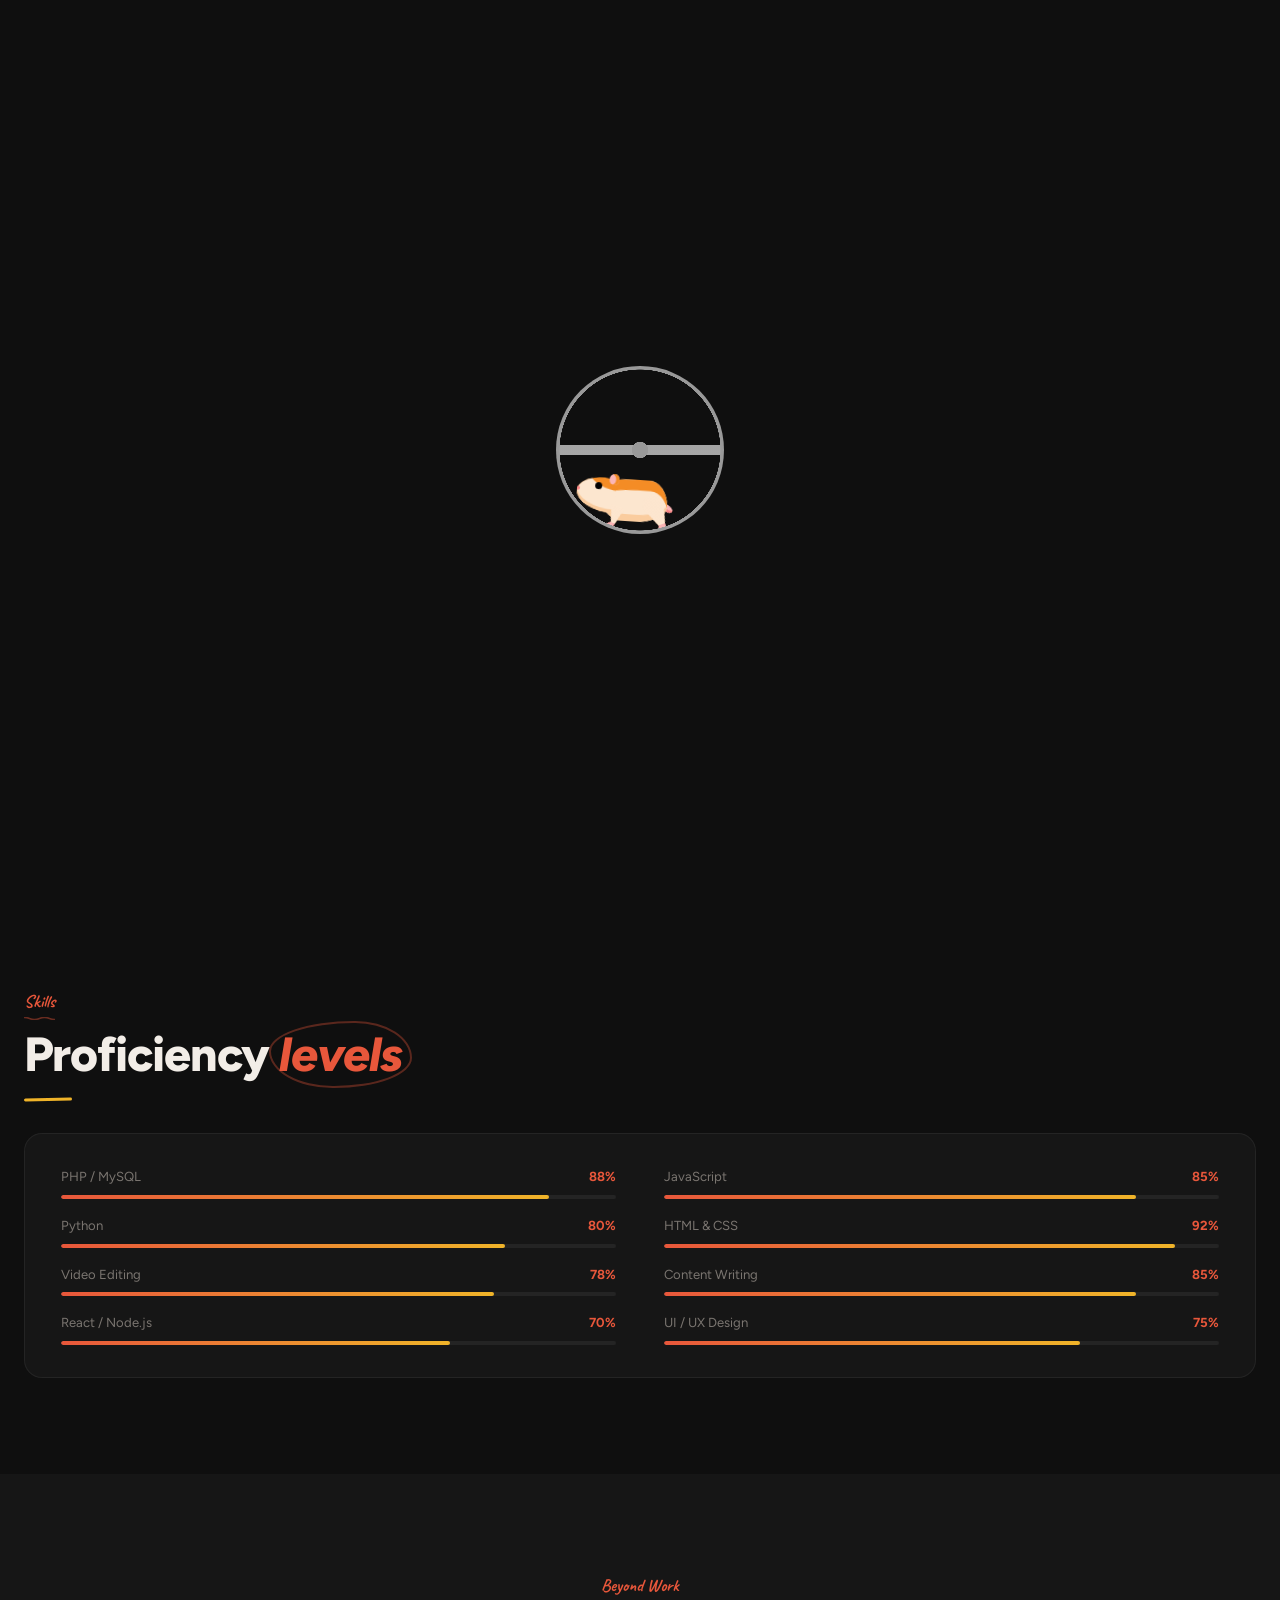
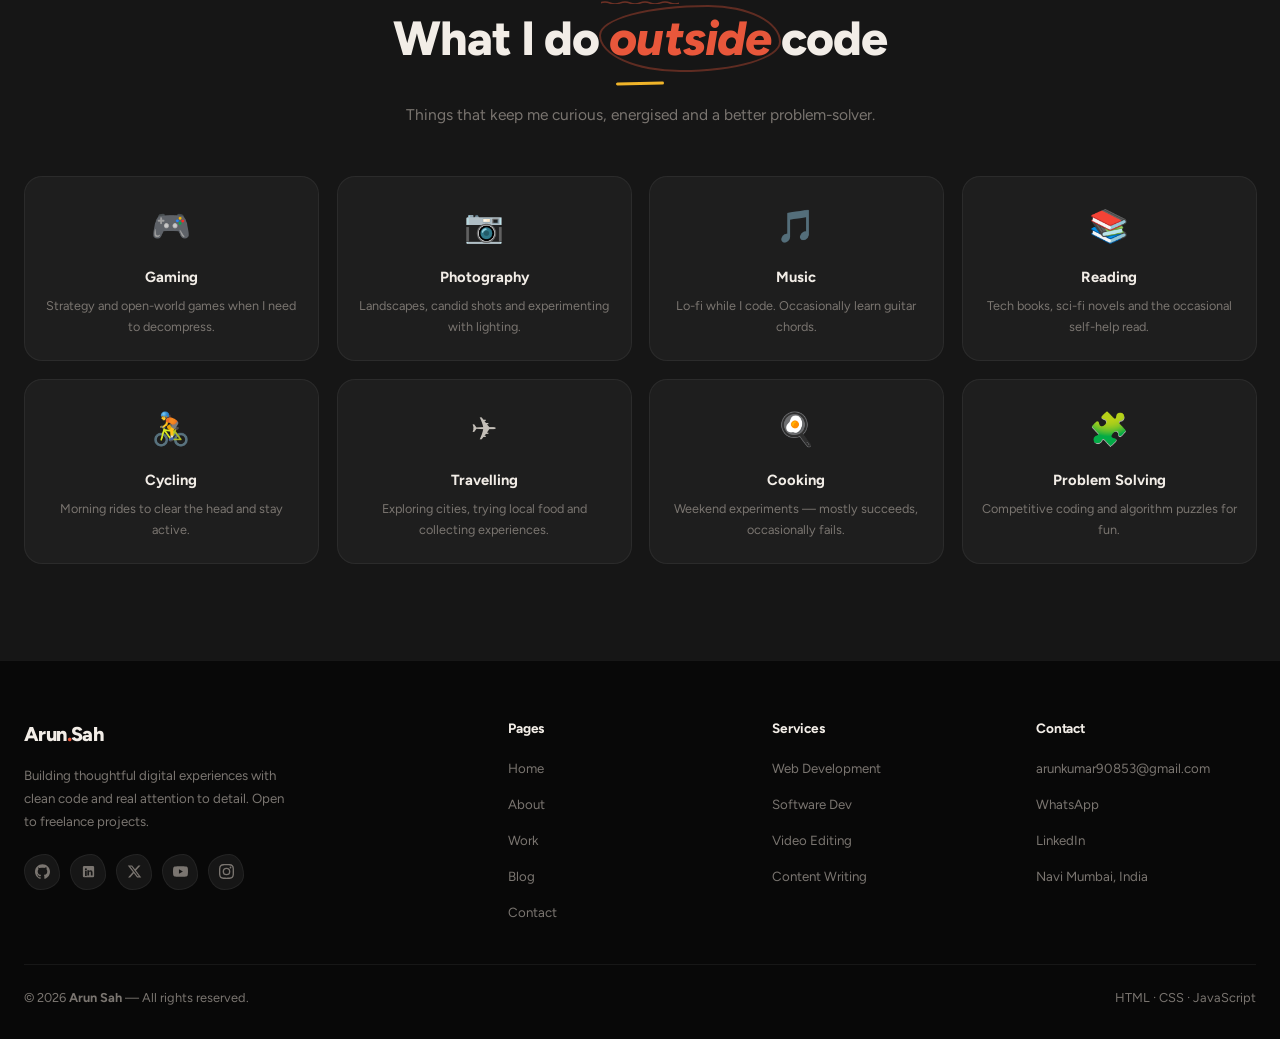
==== commit 141fbe6e: "name" ====
--- a/about.html
+++ b/about.html
@@ -4,8 +4,8 @@
   <meta charset="UTF-8" />
   <meta name="viewport" content="width=device-width, initial-scale=1.0" />
   <meta name="description" content="Learn about my background, skills and what drives me as a developer and creator." />
-  <title>About Me — Dev.Portfolio</title>
-  <link rel="stylesheet" href="style.css?v=1.6" />
+  <title>About Me — Arun Sah</title>
+  <link rel="stylesheet" href="style.css?v=1.7" />
   <script>
     (function(){
       var t = localStorage.getItem('portfolio-theme') || 'dark';
@@ -63,7 +63,7 @@
 <nav id="navbar">
   <div class="container">
     <div class="nav-inner">
-      <a href="index.html" class="nav-logo">Dev<span class="dot">.</span>Portfolio</a>
+      <a href="index.html" class="nav-logo">Arun<span class="dot">.</span>Sah</a>
 
       <ul class="nav-links" id="navLinks">
         <li><a href="index.html"   class="nav-link">Home</a></li>
@@ -289,7 +289,7 @@
   <div class="container">
     <div class="footer-grid">
       <div class="footer-brand">
-        <div class="nav-logo">Dev<span class="dot">.</span>Portfolio</div>
+        <div class="nav-logo">Arun<span class="dot">.</span>Sah</div>
         <p>Building thoughtful digital experiences with clean code and real attention to detail. Open to freelance projects.</p>
         <div class="footer-socials">
           <a class="social-link" href="https://github.com/Lamsterla" target="_blank" rel="noopener noreferrer" title="GitHub">
@@ -353,7 +353,7 @@
     </div>
 
     <div class="footer-bottom">
-      <p>&copy; 2026 <strong>Dev.Portfolio</strong> — All rights reserved.</p>
+      <p>&copy; 2026 <strong>Arun Sah</strong> — All rights reserved.</p>
       <p>HTML &middot; CSS &middot; JavaScript</p>
     </div>
   </div>
--- a/style.css
+++ b/style.css
@@ -698,8 +698,10 @@
 .hero-visual { position: relative; z-index: 2; }
 
 .hero-photo-frame {
+  position: relative;
   width: 100%;
   aspect-ratio: 3/4;
+  min-height: 380px;
   border-radius: 60% 40% 55% 45% / 45% 60% 40% 55%;
   overflow: hidden;
   border: 2px solid var(--border2);
@@ -709,7 +711,15 @@
 .hero-photo-frame:hover {
   border-radius: 45% 55% 40% 60% / 55% 45% 60% 40%;
 }
-.hero-photo-frame img { width: 100%; height: 100%; object-fit: cover; object-position: center top; }
+.hero-photo-frame img {
+  position: absolute;
+  inset: 0;
+  width: 100%;
+  height: 100%;
+  object-fit: cover;
+  object-position: center top;
+  display: block;
+}
 
 .photo-placeholder {
   width: 100%; height: 100%;
@@ -759,6 +769,7 @@
   transform: rotate(8deg);
   box-shadow: var(--shadow-md);
   animation: wobble 4s ease-in-out infinite;
+  z-index: 3;
 }
 @keyframes wobble {
   0%,100% { transform: rotate(8deg) scale(1); }
@@ -779,8 +790,10 @@
 
 .about-photo-col { position: relative; }
 .about-photo-frame {
+  position: relative;
   width: 100%;
   aspect-ratio: 4/5;
+  min-height: 420px;
   border-radius: 55% 45% 50% 50% / 45% 55% 45% 55%;
   overflow: hidden;
   border: 2px solid var(--border);
@@ -790,7 +803,15 @@
 .about-photo-frame:hover {
   border-radius: 45% 55% 40% 60% / 55% 45% 60% 40%;
 }
-.about-photo-frame img { width: 100%; height: 100%; object-fit: cover; object-position: center top; }
+.about-photo-frame img {
+  position: absolute;
+  inset: 0;
+  width: 100%;
+  height: 100%;
+  object-fit: cover;
+  object-position: center top;
+  display: block;
+}
 
 .about-photo-placeholder {
   width: 100%; height: 100%;
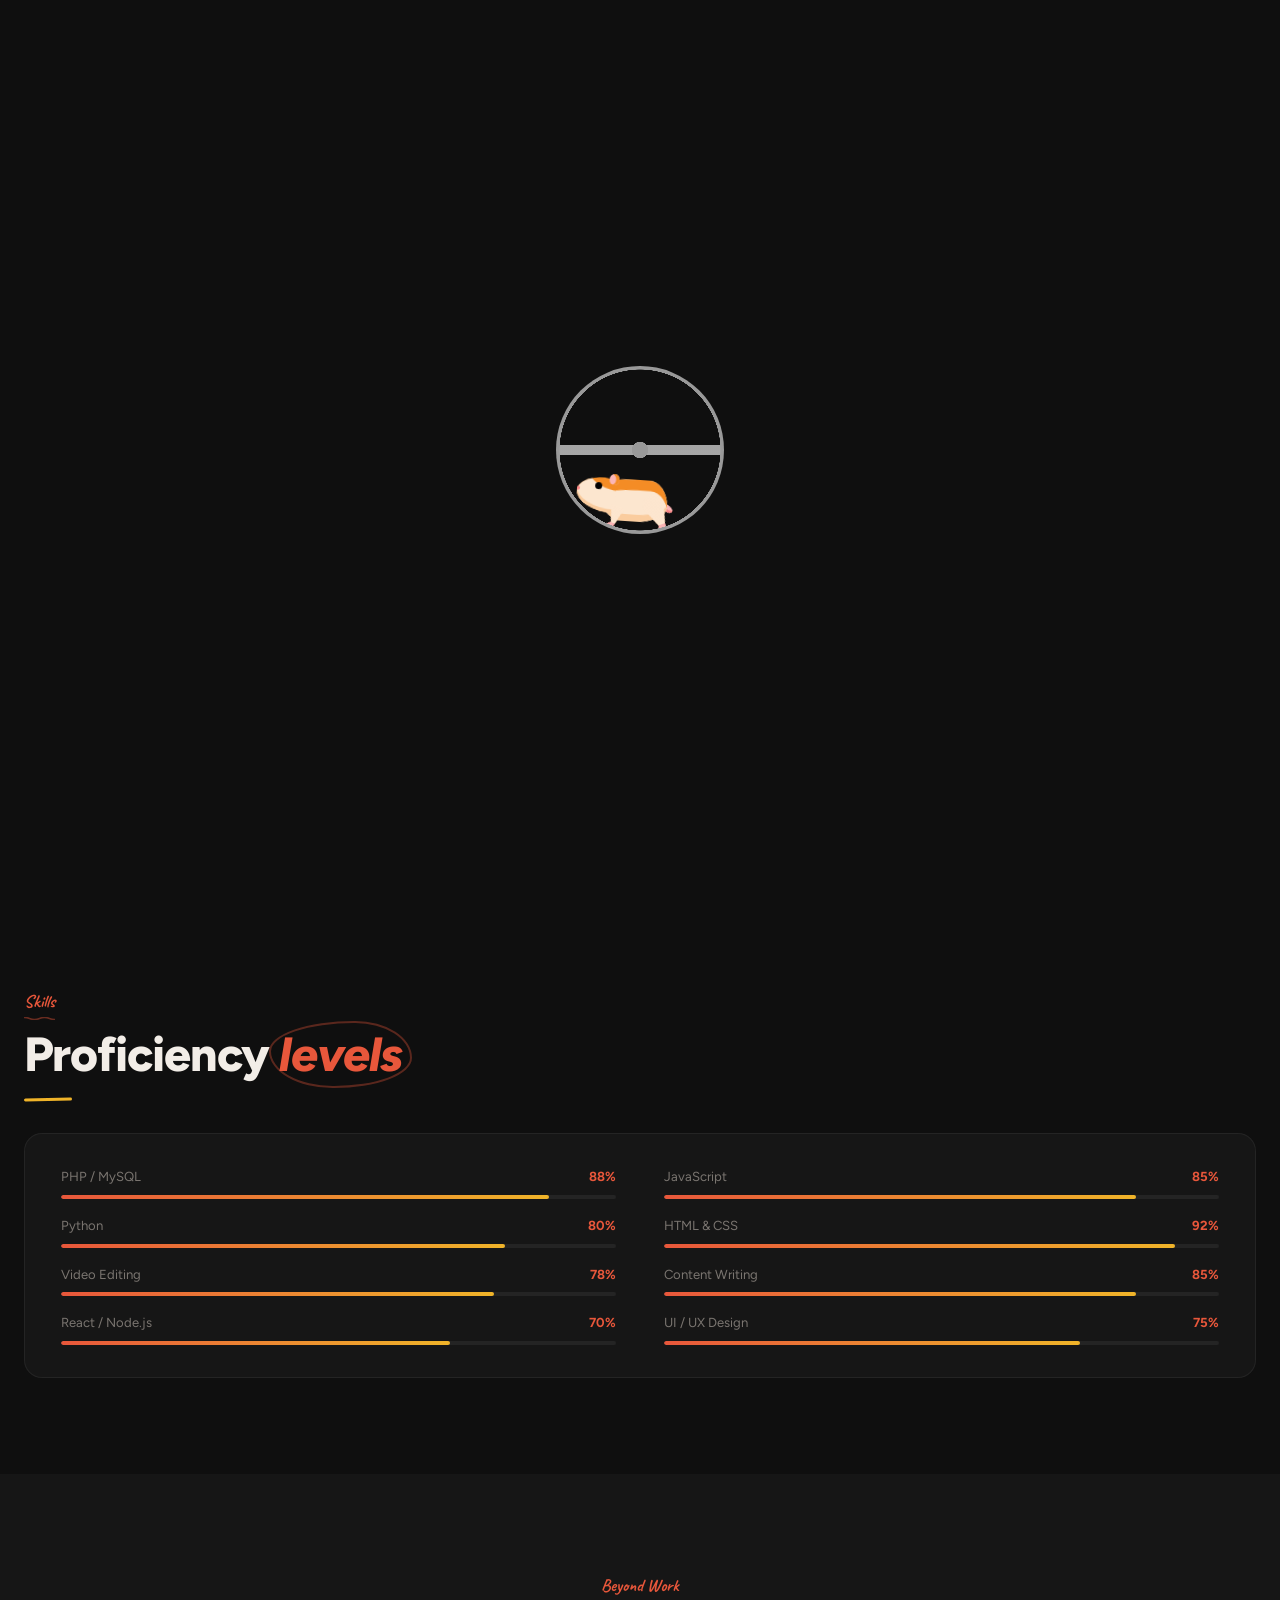
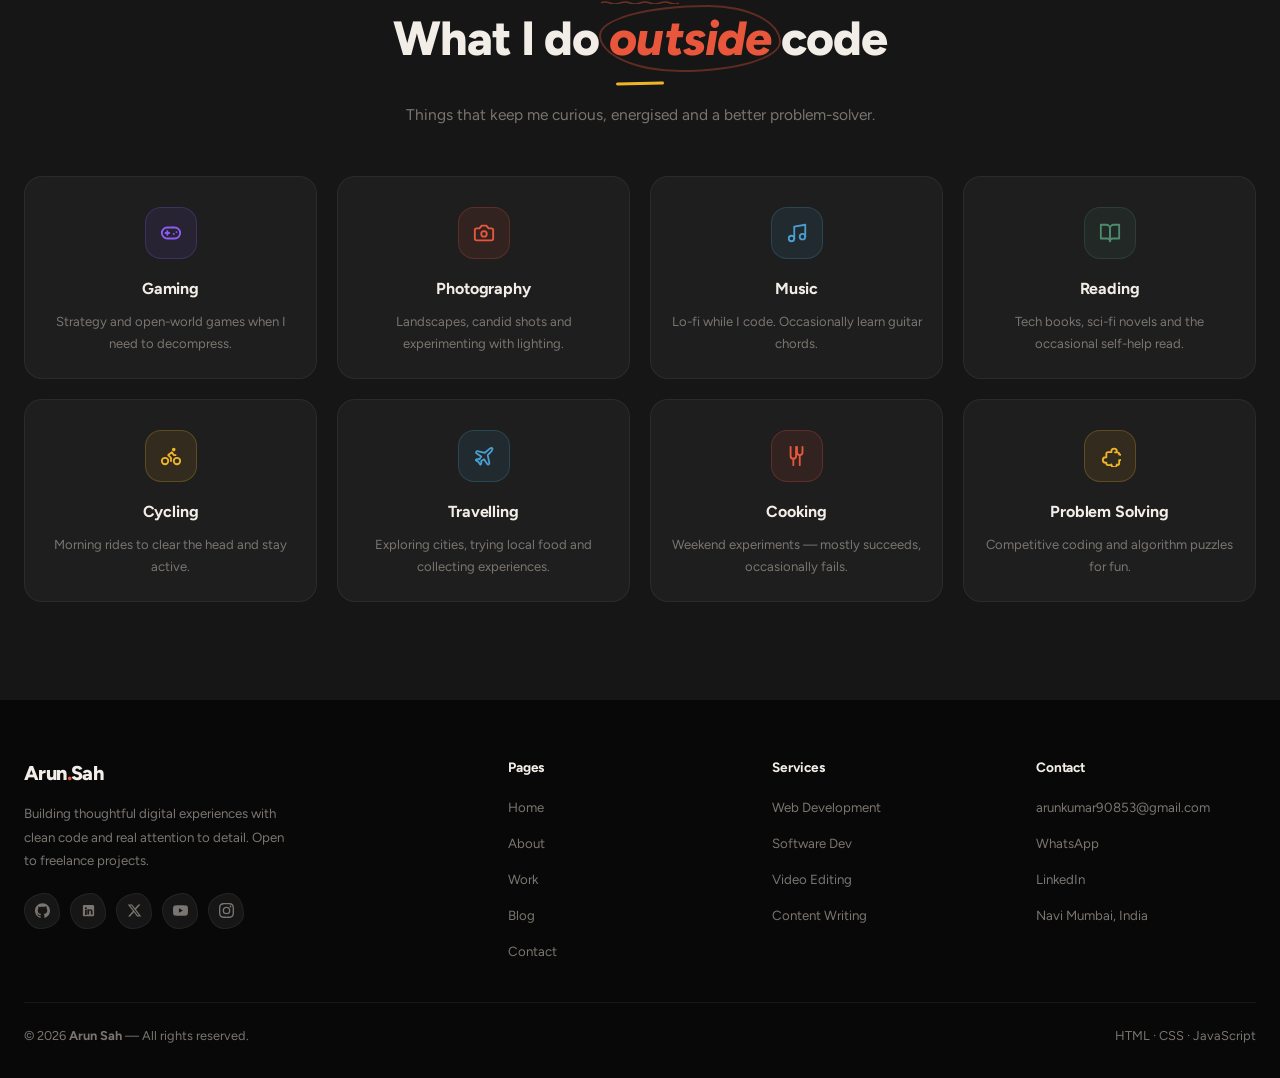
==== commit c1613c4e: "update" ====
--- a/about.html
+++ b/about.html
@@ -5,7 +5,7 @@
   <meta name="viewport" content="width=device-width, initial-scale=1.0" />
   <meta name="description" content="Learn about my background, skills and what drives me as a developer and creator." />
   <title>About Me — Arun Sah</title>
-  <link rel="stylesheet" href="style.css?v=1.7" />
+  <link rel="stylesheet" href="style.css?v=1.8" />
   <script>
     (function(){
       var t = localStorage.getItem('portfolio-theme') || 'dark';
@@ -241,43 +241,59 @@
       </p>
     </div>
     <div class="hobbies-grid" style="margin-top:46px;">
-      <div class="hobby-card reveal d1">
-        <span class="hobby-icon">&#127918;</span>
+      <div class="hobby-card hobby--gaming reveal d1">
+        <span class="hobby-icon" aria-hidden="true">
+          <svg viewBox="0 0 24 24" width="22" height="22" fill="none" stroke="currentColor" stroke-width="2" stroke-linecap="round" stroke-linejoin="round"><line x1="6" y1="12" x2="10" y2="12"/><line x1="8" y1="10" x2="8" y2="14"/><line x1="15" y1="13" x2="15.01" y2="13"/><line x1="18" y1="11" x2="18.01" y2="11"/><rect x="2" y="6" width="20" height="12" rx="6"/></svg>
+        </span>
         <h4>Gaming</h4>
         <p>Strategy and open-world games when I need to decompress.</p>
       </div>
-      <div class="hobby-card reveal d2">
-        <span class="hobby-icon">&#128247;</span>
+      <div class="hobby-card hobby--photo reveal d2">
+        <span class="hobby-icon" aria-hidden="true">
+          <svg viewBox="0 0 24 24" width="22" height="22" fill="none" stroke="currentColor" stroke-width="2" stroke-linecap="round" stroke-linejoin="round"><path d="M14.5 4h-5L7 7H4a2 2 0 0 0-2 2v9a2 2 0 0 0 2 2h16a2 2 0 0 0 2-2V9a2 2 0 0 0-2-2h-3l-2.5-3z"/><circle cx="12" cy="13" r="3"/></svg>
+        </span>
         <h4>Photography</h4>
         <p>Landscapes, candid shots and experimenting with lighting.</p>
       </div>
-      <div class="hobby-card reveal d3">
-        <span class="hobby-icon">&#127925;</span>
+      <div class="hobby-card hobby--music reveal d3">
+        <span class="hobby-icon" aria-hidden="true">
+          <svg viewBox="0 0 24 24" width="22" height="22" fill="none" stroke="currentColor" stroke-width="2" stroke-linecap="round" stroke-linejoin="round"><path d="M9 18V5l12-2v13"/><circle cx="6" cy="18" r="3"/><circle cx="18" cy="16" r="3"/></svg>
+        </span>
         <h4>Music</h4>
         <p>Lo-fi while I code. Occasionally learn guitar chords.</p>
       </div>
-      <div class="hobby-card reveal d4">
-        <span class="hobby-icon">&#128218;</span>
+      <div class="hobby-card hobby--reading reveal d4">
+        <span class="hobby-icon" aria-hidden="true">
+          <svg viewBox="0 0 24 24" width="22" height="22" fill="none" stroke="currentColor" stroke-width="2" stroke-linecap="round" stroke-linejoin="round"><path d="M2 3h6a4 4 0 0 1 4 4v14a3 3 0 0 0-3-3H2z"/><path d="M22 3h-6a4 4 0 0 0-4 4v14a3 3 0 0 1 3-3h7z"/></svg>
+        </span>
         <h4>Reading</h4>
         <p>Tech books, sci-fi novels and the occasional self-help read.</p>
       </div>
-      <div class="hobby-card reveal d5">
-        <span class="hobby-icon">&#128692;</span>
+      <div class="hobby-card hobby--cycling reveal d5">
+        <span class="hobby-icon" aria-hidden="true">
+          <svg viewBox="0 0 24 24" width="22" height="22" fill="none" stroke="currentColor" stroke-width="2" stroke-linecap="round" stroke-linejoin="round"><circle cx="5.5" cy="17.5" r="3.5"/><circle cx="18.5" cy="17.5" r="3.5"/><circle cx="15" cy="5" r="1"/><path d="M12 17.5V14l-3-3 4-3 2 3h2"/></svg>
+        </span>
         <h4>Cycling</h4>
         <p>Morning rides to clear the head and stay active.</p>
       </div>
-      <div class="hobby-card reveal d5">
-        <span class="hobby-icon">&#9992;</span>
+      <div class="hobby-card hobby--travel reveal d6">
+        <span class="hobby-icon" aria-hidden="true">
+          <svg viewBox="0 0 24 24" width="22" height="22" fill="none" stroke="currentColor" stroke-width="2" stroke-linecap="round" stroke-linejoin="round"><path d="m17.8 19.2-1.8-8.2 3.5-3.5c1.5-1.5 2-3.5 1.5-4s-2.5 0-4 1.5L13 8.5 4.8 6.7c-.5-.1-.9.1-1.1.5l-.3.5c-.2.5-.1 1 .3 1.3L9 12.5l-2 3H4l-1 1 3 2 2 3 1-1v-3l3-2 3.5 5.3c.3.4.8.5 1.3.3l.5-.2c.4-.3.6-.7.5-1.2z"/></svg>
+        </span>
         <h4>Travelling</h4>
         <p>Exploring cities, trying local food and collecting experiences.</p>
       </div>
-      <div class="hobby-card reveal d5">
-        <span class="hobby-icon">&#127859;</span>
+      <div class="hobby-card hobby--cooking reveal d7">
+        <span class="hobby-icon" aria-hidden="true">
+          <svg viewBox="0 0 24 24" width="22" height="22" fill="none" stroke="currentColor" stroke-width="2" stroke-linecap="round" stroke-linejoin="round"><path d="M18 2v6a3 3 0 0 1-3 3 3 3 0 0 1-3-3V2"/><path d="M15 11v11"/><path d="M5 2v10a3 3 0 0 0 3 3h0a3 3 0 0 0 3-3V2"/><path d="M8 15v7"/></svg>
+        </span>
         <h4>Cooking</h4>
         <p>Weekend experiments — mostly succeeds, occasionally fails.</p>
       </div>
-      <div class="hobby-card reveal d5">
-        <span class="hobby-icon">&#129513;</span>
+      <div class="hobby-card hobby--problem reveal d8">
+        <span class="hobby-icon" aria-hidden="true">
+          <svg viewBox="0 0 24 24" width="22" height="22" fill="none" stroke="currentColor" stroke-width="2" stroke-linecap="round" stroke-linejoin="round"><path d="M19.439 7.85c0 0 .05-.322.05-.85a3 3 0 0 0-6 0c0 .528.05.85.05.85H10a2 2 0 0 0-2 2v3.561c0 0-.322-.05-.85-.05a3 3 0 0 0 0 6c.528 0 .85-.05.85-.05V20a2 2 0 0 0 2 2h3.561c0 0-.05-.322-.05-.85a3 3 0 0 0 6 0c0 .528-.05.85-.05.85H20a2 2 0 0 0 2-2v-3.561c0 0 .322.05.85.05a3 3 0 0 0 0-6c-.528 0-.85.05-.85.05V10a2 2 0 0 0-2-2h-2.561z"/></svg>
+        </span>
         <h4>Problem Solving</h4>
         <p>Competitive coding and algorithm puzzles for fun.</p>
       </div>
@@ -360,6 +376,6 @@
 </footer>
 
 <button id="scroll-top" aria-label="Back to top">&#8593;</button>
-<script src="script.js?v=1.2"></script>
+<script src="script.js?v=1.3"></script>
 </body>
 </html>
--- a/style.css
+++ b/style.css
@@ -1346,6 +1346,18 @@
   display: flex; align-items: center; justify-content: center;
   font-size: 2.5rem;
   overflow: hidden;
+  background: var(--surface3);
+}
+.proj-thumb-img {
+  width: 100%;
+  height: 100%;
+  object-fit: cover;
+  object-position: top center;
+  display: block;
+  transition: transform 0.4s var(--ease);
+}
+.project-card:hover .proj-thumb-img {
+  transform: scale(1.08);
 }
 .proj-thumb-overlay {
   position: absolute; inset: 0;
@@ -1354,6 +1366,7 @@
   gap: 10px;
   opacity: 0;
   transition: var(--transition);
+  z-index: 2;
 }
 .project-card:hover .proj-thumb-overlay { opacity: 1; }
 
@@ -1541,31 +1554,131 @@
 .hobbies-grid {
   display: grid;
   grid-template-columns: repeat(4, 1fr);
-  gap: 18px;
+  gap: 20px;
   margin-top: 48px;
 }
 .hobby-card {
   background: var(--surface2);
   border: 1px solid var(--border);
   border-radius: var(--r-lg);
-  padding: 22px 18px;
+  padding: 30px 20px 24px;
   text-align: center;
-  transition: var(--transition);
+  display: flex;
+  flex-direction: column;
+  align-items: center;
+  position: relative;
+  overflow: hidden;
+  transition: var(--transition);
+}
+.hobby-card::before {
+  content: '';
+  position: absolute;
+  top: 0;
+  left: 0;
+  right: 0;
+  height: 3px;
+  background: var(--card-accent, var(--coral));
+  opacity: 0;
+  transform: scaleX(0.4);
+  transition: opacity 0.3s var(--ease), transform 0.3s var(--ease);
+  border-radius: 3px 3px 0 0;
 }
 .hobby-card:hover {
-  transform: translateY(-4px) rotate(0.5deg);
+  transform: translateY(-5px);
   border-color: var(--border2);
-  box-shadow: var(--shadow-sm);
-}
-.hobby-icon { font-size: 2rem; display: block; margin-bottom: 10px; }
+  box-shadow: var(--shadow-md);
+}
+.hobby-card:hover::before {
+  opacity: 1;
+  transform: scaleX(1);
+}
+
+.hobby-icon {
+  width: 52px;
+  height: 52px;
+  border-radius: 16px;
+  background: var(--ico-bg, rgba(232,87,59,0.1));
+  border: 1px solid var(--ico-border, rgba(232,87,59,0.2));
+  color: var(--card-accent, var(--coral));
+  display: inline-flex;
+  align-items: center;
+  justify-content: center;
+  margin-bottom: 16px;
+  transition: transform 0.35s var(--ease-back), background 0.3s ease, border-color 0.3s ease, box-shadow 0.3s ease, border-radius 0.4s var(--ease);
+}
+.hobby-icon svg {
+  width: 22px;
+  height: 22px;
+  stroke: currentColor;
+  display: block;
+  transition: transform 0.3s var(--ease);
+}
+.hobby-card:hover .hobby-icon {
+  transform: scale(1.1) rotate(4deg);
+  border-radius: 50%;
+  border-color: var(--card-accent, var(--coral));
+  box-shadow: 0 8px 20px -4px var(--ico-bg, rgba(232,87,59,0.25));
+}
+.hobby-card:hover .hobby-icon svg {
+  transform: scale(1.05);
+}
+
 .hobby-card h4 {
   font-family: var(--font-display);
-  font-size: 0.92rem;
+  font-size: 1rem;
   font-weight: 700;
   color: var(--heading);
-  margin-bottom: 6px;
-}
-.hobby-card p { font-size: 0.79rem; color: var(--muted); line-height: 1.65; }
+  margin-bottom: 8px;
+  letter-spacing: -0.01em;
+}
+.hobby-card p {
+  font-size: 0.82rem;
+  color: var(--muted);
+  line-height: 1.66;
+  margin: 0;
+}
+
+/* Individual Color Accents per Hobby */
+.hobby-card.hobby--gaming {
+  --card-accent: var(--plum);
+  --ico-bg: rgba(139, 92, 246, 0.1);
+  --ico-border: rgba(139, 92, 246, 0.22);
+}
+.hobby-card.hobby--photo {
+  --card-accent: var(--coral);
+  --ico-bg: rgba(232, 87, 59, 0.1);
+  --ico-border: rgba(232, 87, 59, 0.22);
+}
+.hobby-card.hobby--music {
+  --card-accent: var(--sky);
+  --ico-bg: rgba(74, 158, 207, 0.1);
+  --ico-border: rgba(74, 158, 207, 0.22);
+}
+.hobby-card.hobby--reading {
+  --card-accent: var(--sage);
+  --ico-bg: rgba(77, 139, 111, 0.1);
+  --ico-border: rgba(77, 139, 111, 0.22);
+}
+.hobby-card.hobby--cycling {
+  --card-accent: var(--amber);
+  --ico-bg: rgba(240, 180, 41, 0.1);
+  --ico-border: rgba(240, 180, 41, 0.22);
+}
+.hobby-card.hobby--travel {
+  --card-accent: var(--sky);
+  --ico-bg: rgba(74, 158, 207, 0.1);
+  --ico-border: rgba(74, 158, 207, 0.22);
+}
+.hobby-card.hobby--cooking {
+  --card-accent: var(--coral);
+  --ico-bg: rgba(232, 87, 59, 0.1);
+  --ico-border: rgba(232, 87, 59, 0.22);
+}
+.hobby-card.hobby--problem {
+  --card-accent: var(--amber);
+  --ico-bg: rgba(240, 180, 41, 0.1);
+  --ico-border: rgba(240, 180, 41, 0.22);
+}
 
 /* ============================================================
    TESTIMONIALS
@@ -1645,8 +1758,8 @@
 
 .services-list { display: flex; flex-direction: column; gap: 14px; }
 .service-row {
-  display: flex; align-items: center; gap: 14px;
-  padding: 14px 18px;
+  display: flex; align-items: center; gap: 16px;
+  padding: 16px 20px;
   background: var(--surface2);
   border: 1px solid var(--border);
   border-radius: var(--r-md);
@@ -1654,36 +1767,44 @@
 }
 .service-row:hover {
   border-color: var(--border2);
-  transform: translateX(5px);
+  transform: translateX(6px);
+  box-shadow: var(--shadow-sm);
 }
 .svc-ico {
-  font-size: 1.5rem;
-  flex-shrink: 0;
+  width: 44px;
+  height: 44px;
+  border-radius: 12px;
+  background: rgba(232,87,59,0.08);
+  border: 1px solid rgba(232,87,59,0.18);
+  color: var(--coral);
   display: flex;
   align-items: center;
   justify-content: center;
-  color: var(--coral);
+  flex-shrink: 0;
+  transition: var(--transition);
 }
 .svc-ico svg {
-  width: 24px;
-  height: 24px;
+  width: 20px;
+  height: 20px;
   stroke: currentColor;
   display: block;
+  transition: var(--transition);
+}
+.service-row:hover .svc-ico {
+  background: var(--coral);
+  color: #fff;
+  border-color: var(--coral);
+  transform: scale(1.06);
 }
 .svc-info { flex-grow: 1; }
 .svc-info h4 {
   font-family: var(--font-display);
-  font-size: 0.92rem;
+  font-size: 0.96rem;
   font-weight: 700;
   color: var(--heading);
-}
-.svc-info p { font-size: 0.79rem; color: var(--muted); margin-top: 1px; }
-.svc-price {
-  font-family: var(--font-hand);
-  font-size: 1rem;
-  color: var(--coral);
-  white-space: nowrap;
-}
+  margin-bottom: 2px;
+}
+.svc-info p { font-size: 0.82rem; color: var(--muted); line-height: 1.5; margin: 0; }
 
 /* Forms */
 .hire-form-box,
@@ -2584,13 +2705,8 @@
   .hobby-card { padding: 18px 16px; }
 
   .service-row {
-    flex-wrap: wrap;
-    gap: 12px;
-  }
-  .service-row .svc-price {
-    width: 100%;
-    text-align: left;
-    margin-top: 4px;
+    gap: 14px;
+    padding: 14px 16px;
   }
 
   .contact-item {
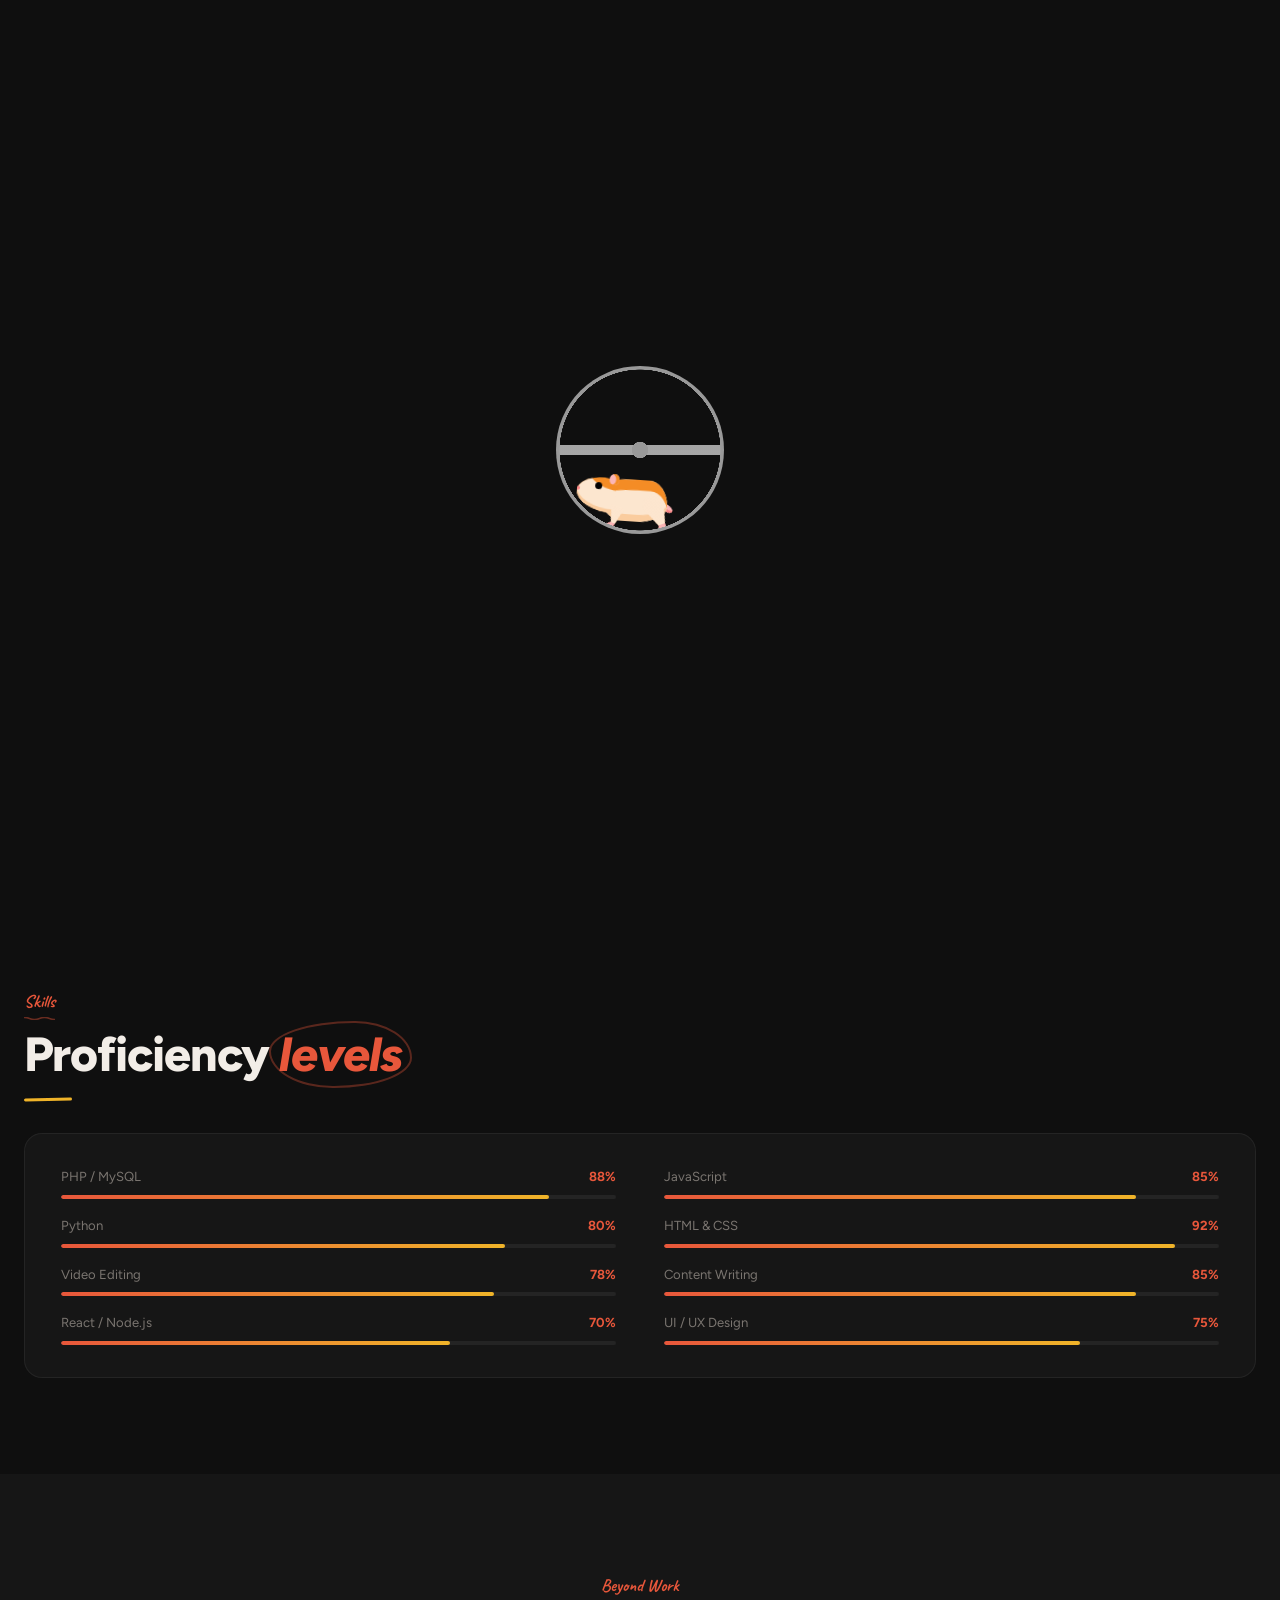
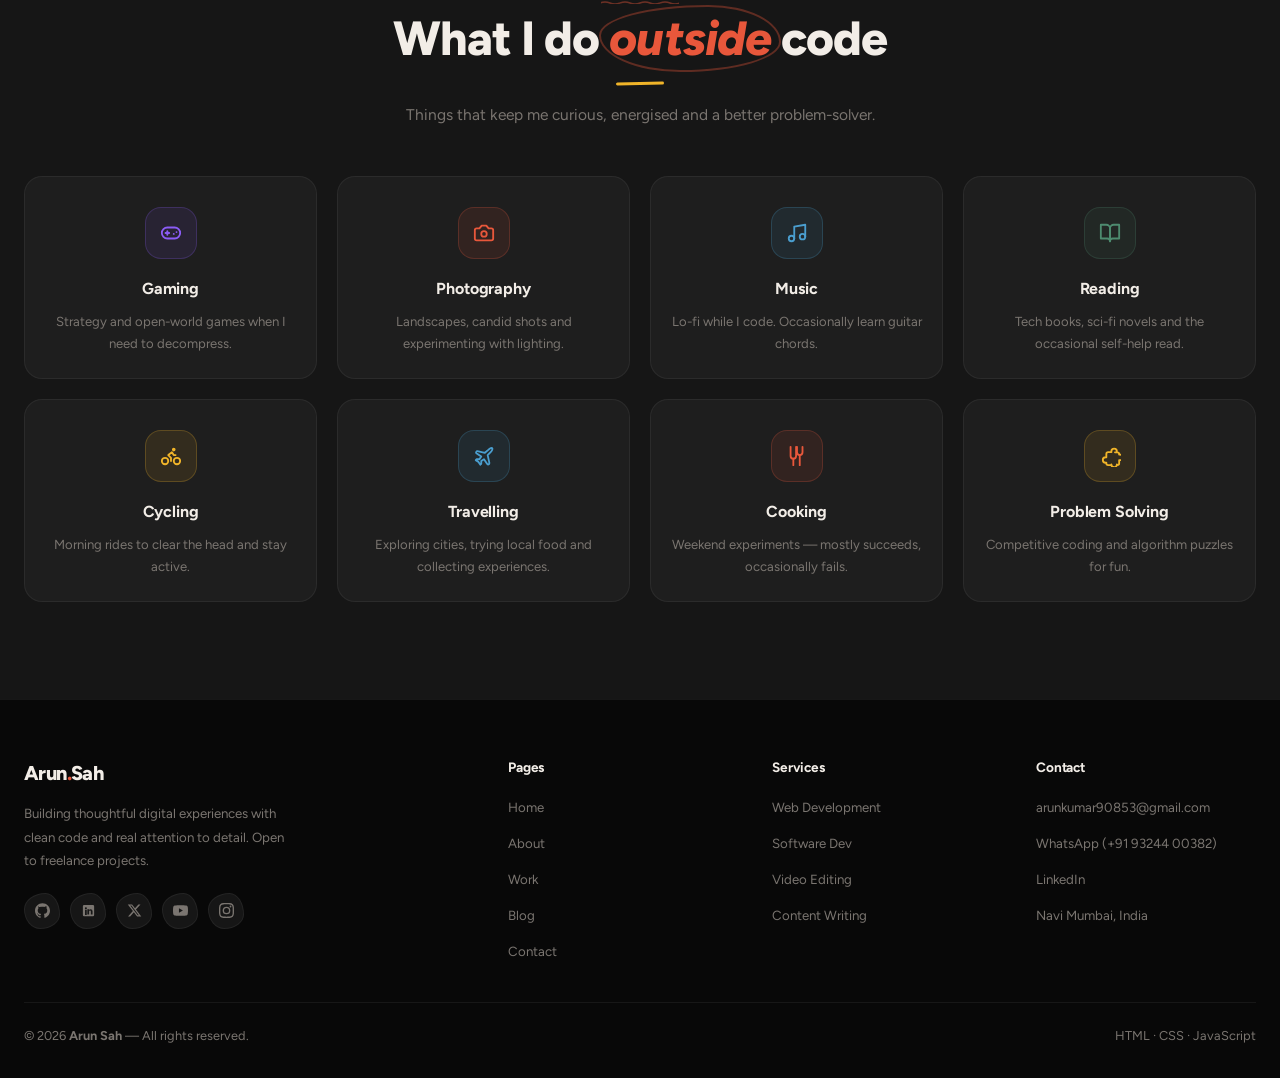
==== commit 9b75194b: "add" ====
--- a/about.html
+++ b/about.html
@@ -361,7 +361,7 @@
         <h5>Contact</h5>
         <ul>
           <li><a href="mailto:arunkumar90853@gmail.com">arunkumar90853@gmail.com</a></li>
-          <li><a href="https://wa.me/91XXXXXXXXXX" target="_blank" rel="noopener noreferrer">WhatsApp</a></li>
+          <li><a href="https://wa.me/919324400382" target="_blank" rel="noopener noreferrer">WhatsApp (+91 93244 00382)</a></li>
           <li><a href="https://www.linkedin.com/in/arun-sah-7b7246313" target="_blank" rel="noopener noreferrer">LinkedIn</a></li>
           <li><a href="#">Navi Mumbai, India</a></li>
         </ul>
